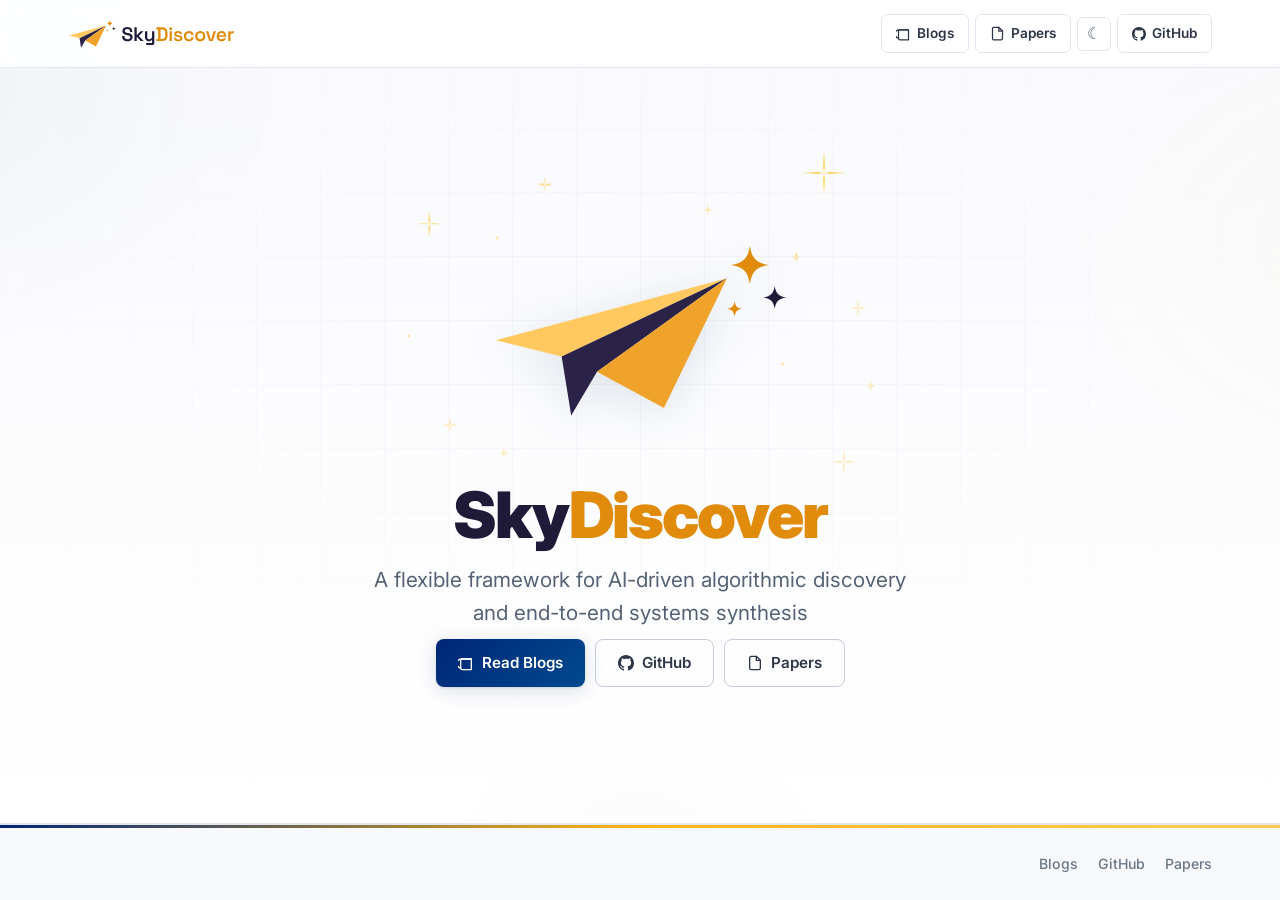
==== index.html @ fc20effb "SkyDiscover website Co-Authored-By: Claude Fable 5.1 <noreply@anthropic.com> Claude-Session: https:/" ====
<!DOCTYPE html>
<html lang="en">
<head>
<meta charset="UTF-8">
<meta name="viewport" content="width=device-width, initial-scale=1.0">
<title>SkyDiscover — AI-Driven Algorithmic Discovery and End-to-End Systems Synthesis | UC Berkeley Sky Lab</title>
<meta name="description" content="SkyDiscover is a flexible, modular framework for LLM-driven evolutionary search for AI-driven algorithmic discovery and end-to-end systems synthesis across 200+ real-world optimization tasks. From UC Berkeley Sky Lab.">
<meta name="keywords" content="SkyDiscover, AI discovery, evolutionary search, LLM optimization, AdaEvolve, EvoX, scientific discovery, UC Berkeley, Sky Lab">
<meta name="author" content="UC Berkeley Sky Lab">
<meta name="robots" content="index, follow">
<link rel="canonical" href="https://skydiscover-ai.github.io/">
<meta name="theme-color" content="#003262">
<link rel="icon" type="image/svg+xml" href="assets/logo-icon-light.svg">
<link rel="icon" type="image/png" sizes="256x256" href="assets/favicon.png">
<link rel="apple-touch-icon" href="assets/apple-touch-icon.png">
<meta property="og:title" content="SkyDiscover — AI-Driven Algorithmic Discovery and End-to-End Systems Synthesis">
<meta property="og:description" content="A flexible, modular framework for LLM-driven evolutionary search across 200+ real-world optimization tasks. From UC Berkeley Sky Lab.">
<meta property="og:image" content="https://skydiscover-ai.github.io/assets/blog/evolution_search.png">
<meta property="og:url" content="https://skydiscover-ai.github.io/">
<meta property="og:type" content="website">
<meta property="og:site_name" content="SkyDiscover">
<meta name="twitter:card" content="summary_large_image">
<meta name="twitter:title" content="SkyDiscover — AI-Driven Algorithmic Discovery and End-to-End Systems Synthesis">
<meta name="twitter:description" content="A flexible, modular framework for LLM-driven evolutionary search across 200+ real-world optimization tasks. From UC Berkeley Sky Lab.">
<meta name="twitter:image" content="https://skydiscover-ai.github.io/assets/blog/evolution_search.png">
<link rel="preconnect" href="https://fonts.googleapis.com">
<link rel="preconnect" href="https://fonts.gstatic.com" crossorigin>
<link href="https://fonts.googleapis.com/css2?family=Inter:wght@300;400;500;600;700;800;900&family=JetBrains+Mono:wght@400;500;600&display=swap" rel="stylesheet">
<link rel="stylesheet" href="style.css">
<script type="application/ld+json">
{
  "@context": "https://schema.org",
  "@type": "SoftwareApplication",
  "name": "SkyDiscover",
  "description": "A flexible, modular framework for AI-driven algorithmic discovery and end-to-end systems synthesis, using LLM-driven evolutionary search across 200+ real-world optimization tasks.",
  "url": "https://skydiscover-ai.github.io/",
  "applicationCategory": "DeveloperApplication",
  "operatingSystem": "Cross-platform",
  "offers": { "@type": "Offer", "price": "0", "priceCurrency": "USD" },
  "author": {
    "@type": "Organization",
    "name": "UC Berkeley Sky Lab",
    "url": "https://sky.cs.berkeley.edu/"
  },
  "codeRepository": "https://github.com/skydiscover-ai/skydiscover",
  "license": "https://opensource.org/licenses/Apache-2.0"
}
</script>
</head>
<body class="page-landing">

<nav class="nav" id="nav">
  <div class="nav-inner">
    <a href="/" class="nav-brand"><img src="assets/logo-lockup-light.svg" alt="SkyDiscover" class="logo-light"><img src="assets/logo-lockup-dark.svg" alt="" aria-hidden="true" class="logo-dark"></a>
    <div class="nav-actions">
      <a href="blogs.html" class="nav-btn">
        <svg viewBox="0 0 24 24" fill="none" stroke="currentColor" stroke-width="2" stroke-linecap="round" stroke-linejoin="round" style="width:15px;height:15px;" aria-hidden="true"><path d="M4 19.5A2.5 2.5 0 0 1 6.5 6H20"/><path d="M4 19.5A2.5 2.5 0 0 0 6.5 22H20V6H6.5A2.5 2.5 0 0 0 4 8.5v11z"/></svg>
        Blogs
      </a>
      <a href="papers.html" class="nav-btn">
        <svg viewBox="0 0 24 24" fill="none" stroke="currentColor" stroke-width="2" stroke-linecap="round" stroke-linejoin="round" style="width:15px;height:15px;" aria-hidden="true"><path d="M14 2H6a2 2 0 0 0-2 2v16a2 2 0 0 0 2 2h12a2 2 0 0 0 2-2V8z"/><polyline points="14 2 14 8 20 8"/></svg>
        Papers
      </a>
      <button class="theme-toggle" id="thm" aria-label="Toggle theme">&#9790;</button>
      <a href="https://github.com/skydiscover-ai/skydiscover" target="_blank" rel="noopener noreferrer" class="nav-btn">
        <svg viewBox="0 0 16 16" fill="currentColor" aria-hidden="true"><path d="M8 0C3.58 0 0 3.58 0 8c0 3.54 2.29 6.53 5.47 7.59.4.07.55-.17.55-.38 0-.19-.01-.82-.01-1.49-2.01.37-2.53-.49-2.69-.94-.09-.23-.48-.94-.82-1.13-.28-.15-.68-.52-.01-.53.63-.01 1.08.58 1.23.82.72 1.21 1.87.87 2.33.66.07-.52.28-.87.51-1.07-1.78-.2-3.64-.89-3.64-3.95 0-.87.31-1.59.82-2.15-.08-.2-.36-1.02.08-2.12 0 0 .67-.21 2.2.82.64-.18 1.32-.27 2-.27.68 0 1.36.09 2 .27 1.53-1.04 2.2-.82 2.2-.82.44 1.1.16 1.92.08 2.12.51.56.82 1.27.82 2.15 0 3.07-1.87 3.75-3.65 3.95.29.25.54.73.54 1.48 0 1.07-.01 1.93-.01 2.2 0 .21.15.46.55.38A8.013 8.013 0 0016 8c0-4.42-3.58-8-8-8z"/></svg>
        GitHub
      </a>
    </div>
    <button class="nav-hamburger" id="nav-open" aria-label="Open menu"><svg viewBox="0 0 24 24"><line x1="3" y1="6" x2="21" y2="6"/><line x1="3" y1="12" x2="21" y2="12"/><line x1="3" y1="18" x2="21" y2="18"/></svg></button>
  </div>
</nav>
<div class="nav-overlay" id="nav-overlay"></div>
<div class="nav-drawer" id="nav-drawer">
  <button class="nav-drawer-close" id="nav-close" aria-label="Close menu">&times;</button>
  <a href="blogs.html" class="nav-btn">Blogs</a>
  <a href="papers.html" class="nav-btn">Papers</a>
  <a href="https://github.com/skydiscover-ai/skydiscover" target="_blank" rel="noopener noreferrer" class="nav-btn">GitHub</a>
  <button class="theme-toggle" id="thm2" aria-label="Toggle theme">&#9790;</button>
</div>

<div class="landing-hero-wrap">
  <main class="landing">
    <div class="landing-hero">
      <div class="logo-constellation">
        <img src="assets/logo-icon-light.svg" alt="SkyDiscover logo" class="landing-logo logo-light">
        <img src="assets/logo-icon-dark.svg" alt="" aria-hidden="true" class="landing-logo logo-dark">
        <!-- Primary discovery star -->
        <span class="spark spark--hero" style="top:-8%;right:-4%"></span>
        <!-- Secondary stars -->
        <span class="spark spark--lg" style="top:10%;left:-12%"></span>
        <span class="spark spark--lg" style="bottom:5%;right:-10%"></span>
        <!-- Medium accents -->
        <span class="spark spark--md" style="top:-4%;left:22%"></span>
        <span class="spark spark--md" style="bottom:18%;left:-6%"></span>
        <span class="spark spark--md" style="top:40%;right:-14%"></span>
        <!-- Small scattered -->
        <span class="spark spark--sm" style="top:22%;right:4%"></span>
        <span class="spark spark--sm" style="bottom:32%;right:-18%"></span>
        <span class="spark spark--sm" style="top:5%;right:30%"></span>
        <span class="spark spark--sm" style="bottom:8%;left:10%"></span>
        <!-- Tiny dust -->
        <span class="spark spark--xs" style="top:50%;left:-18%"></span>
        <span class="spark spark--xs" style="bottom:40%;right:8%"></span>
        <span class="spark spark--xs" style="top:15%;left:8%"></span>
      </div>
      <h1 class="landing-title"><span class="brand-text">Sky<strong>Discover</strong></span></h1>
      <p class="landing-subtitle">A flexible framework for AI-driven algorithmic discovery and end-to-end systems synthesis</p>
      <div class="landing-actions">
        <a href="blogs.html" class="btn btn-primary">
          <svg viewBox="0 0 24 24" fill="none" stroke="currentColor" stroke-width="2" stroke-linecap="round" stroke-linejoin="round" style="width:16px;height:16px;" aria-hidden="true"><path d="M4 19.5A2.5 2.5 0 0 1 6.5 6H20"/><path d="M4 19.5A2.5 2.5 0 0 0 6.5 22H20V6H6.5A2.5 2.5 0 0 0 4 8.5v11z"/></svg>
          Read Blogs
        </a>
        <a href="https://github.com/skydiscover-ai/skydiscover" target="_blank" rel="noopener noreferrer" class="btn btn-outline">
          <svg viewBox="0 0 16 16" fill="currentColor" style="width:16px;height:16px;" aria-hidden="true"><path d="M8 0C3.58 0 0 3.58 0 8c0 3.54 2.29 6.53 5.47 7.59.4.07.55-.17.55-.38 0-.19-.01-.82-.01-1.49-2.01.37-2.53-.49-2.69-.94-.09-.23-.48-.94-.82-1.13-.28-.15-.68-.52-.01-.53.63-.01 1.08.58 1.23.82.72 1.21 1.87.87 2.33.66.07-.52.28-.87.51-1.07-1.78-.2-3.64-.89-3.64-3.95 0-.87.31-1.59.82-2.15-.08-.2-.36-1.02.08-2.12 0 0 .67-.21 2.2.82.64-.18 1.32-.27 2-.27.68 0 1.36.09 2 .27 1.53-1.04 2.2-.82 2.2-.82.44 1.1.16 1.92.08 2.12.51.56.82 1.27.82 2.15 0 3.07-1.87 3.75-3.65 3.95.29.25.54.73.54 1.48 0 1.07-.01 1.93-.01 2.2 0 .21.15.46.55.38A8.013 8.013 0 0016 8c0-4.42-3.58-8-8-8z"/></svg>
          GitHub
        </a>
        <a href="papers.html" class="btn btn-outline">
          <svg viewBox="0 0 24 24" fill="none" stroke="currentColor" stroke-width="2" stroke-linecap="round" stroke-linejoin="round" style="width:16px;height:16px;" aria-hidden="true"><path d="M14 2H6a2 2 0 0 0-2 2v16a2 2 0 0 0 2 2h12a2 2 0 0 0 2-2V8z"/><polyline points="14 2 14 8 20 8"/></svg>
          Papers
        </a>
      </div>
    </div>

  </main>
</div>

<footer class="footer">
  <div class="footer__bar"></div>
  <div class="footer__inner">
    <div class="footer__left"></div>
    <div class="footer__right">
      <a href="blogs.html">Blogs</a>
      <a href="https://github.com/skydiscover-ai/skydiscover" target="_blank">GitHub</a>
      <a href="papers.html">Papers</a>
    </div>
  </div>
</footer>

<script>
// Mobile nav drawer
(function(){
  var open=document.getElementById('nav-open'),close=document.getElementById('nav-close'),
      drawer=document.getElementById('nav-drawer'),overlay=document.getElementById('nav-overlay');
  function show(){drawer.classList.add('open');overlay.classList.add('open');document.body.style.overflow='hidden';}
  function hide(){drawer.classList.remove('open');overlay.classList.remove('open');document.body.style.overflow='';}
  if(open)open.addEventListener('click',show);
  if(close)close.addEventListener('click',hide);
  if(overlay)overlay.addEventListener('click',hide);
  drawer.querySelectorAll('a').forEach(function(a){a.addEventListener('click',hide);});
})();
(function() {
  var btn = document.getElementById('thm');
  var nav = document.getElementById('nav');
  var saved = localStorage.getItem('theme');
  if (saved) document.documentElement.setAttribute('data-theme', saved);
  function icon() {
    btn.innerHTML = document.documentElement.getAttribute('data-theme') === 'dark' ? '&#9788;' : '&#9790;';
  }
  icon();
  btn.addEventListener('click', function() {
    var next = document.documentElement.getAttribute('data-theme') === 'dark' ? 'light' : 'dark';
    document.documentElement.setAttribute('data-theme', next);
    localStorage.setItem('theme', next);
    icon();
  });
  var btn2=document.getElementById('thm2');
  if(btn2){btn2.innerHTML=btn.innerHTML;btn2.addEventListener('click',function(){btn.click();btn2.innerHTML=btn.innerHTML;});}

  // Nav scroll shadow
  window.addEventListener('scroll', function() {
    if (window.scrollY > 10) {
      nav.classList.add('nav--scrolled');
    } else {
      nav.classList.remove('nav--scrolled');
    }
  }, { passive: true });
})();
</script>
</body>
</html>
---- style.css ----
/* ═══════════════════════════════════════════════════════════
   SkyDiscover — UC Berkeley Sky Lab
   Professional, polished design system
   Berkeley Blue + California Gold + Modern accents
   ═══════════════════════════════════════════════════════════ */

*, *::before, *::after { margin: 0; padding: 0; box-sizing: border-box; }

:root {
  /* Berkeley Brand */
  --berkeley-blue:  #002676;
  --berkeley-deep:  #001a5c;
  --cal-gold:       #FDB515;
  --cal-gold-dark:  #C4820E;
  --cal-gold-light: #FECB52;

  /* Surfaces */
  --bg:          #ffffff;
  --bg-subtle:   #f8f9fc;
  --bg-muted:    #eef1f6;
  --bg-card:     #ffffff;
  --bg-code:     #f4f6fa;
  --bg-nav:      rgba(255, 255, 255, 0.92);

  /* Borders */
  --border:      #e2e6ee;
  --border-hover:#c5cbd8;

  /* Text */
  --text:        #0d1117;
  --text-2:      #2d3748;
  --text-3:      #556275;
  --text-muted:  #6b7688;

  /* Semantic */
  --accent:        #003262;
  --accent-hover:  #004a8f;
  --accent-soft:   rgba(0, 50, 98, 0.05);
  --accent-border: rgba(0, 50, 98, 0.12);
  --gold-soft:     rgba(253, 181, 21, 0.07);
  --gold-border:   rgba(253, 181, 21, 0.20);

  /* Palette */
  --blue:   #1d4ed8;
  --green:  #047857;
  --purple: #6d28d9;
  --red:    #b91c1c;
  --teal:   #0d9488;
  --indigo: #4338ca;

  /* Elevation */
  --shadow-xs:   0 1px 2px rgba(0,0,0,0.04);
  --shadow-sm:   0 1px 3px rgba(0,0,0,0.06), 0 1px 2px rgba(0,0,0,0.04);
  --shadow-md:   0 4px 16px rgba(0,0,0,0.08), 0 2px 4px rgba(0,0,0,0.04);
  --shadow-lg:   0 12px 32px rgba(0,0,0,0.10), 0 4px 8px rgba(0,0,0,0.05);
  --shadow-xl:   0 20px 48px rgba(0,0,0,0.12), 0 8px 16px rgba(0,0,0,0.06);
  --shadow-gold: 0 4px 20px rgba(253,181,21,0.18);
  --shadow-blue: 0 4px 20px rgba(0,50,98,0.15);

  /* Radii */
  --r-xs:  4px;
  --r-sm:  6px;
  --r-md:  10px;
  --r-lg:  14px;
  --r-xl:  20px;

  /* Layout */
  --max-w:     1200px;
  --content-w: 960px;
  --nav-h:     68px;

  /* Type */
  --sans: 'Inter', -apple-system, BlinkMacSystemFont, 'Segoe UI', system-ui, sans-serif;
  --mono: 'JetBrains Mono', 'SF Mono', 'Fira Code', monospace;

  color-scheme: light;
}

/* ── Dark Theme ─────────────────────────────────────────── */
[data-theme="dark"] {
  --bg:          #0a0f1e;
  --bg-subtle:   #0e1528;
  --bg-muted:    #141c32;
  --bg-card:     #111a2e;
  --bg-code:     #0f1726;
  --bg-nav:      rgba(10, 15, 30, 0.90);

  --border:      rgba(255,255,255,0.08);
  --border-hover:rgba(255,255,255,0.14);

  --text:        #f1f5f9;
  --text-2:      #c2cad8;
  --text-3:      #8494a7;
  --text-muted:  #7a8a9e;

  --accent:        #004AAE;
  --accent-hover:  #1a6ec7;
  --accent-soft:   rgba(0,74,174,0.10);
  --accent-border: rgba(0,74,174,0.20);
  --gold-soft:     rgba(255,195,27,0.08);
  --gold-border:   rgba(255,195,27,0.18);

  --blue:   #60a5fa;
  --green:  #34d399;
  --purple: #a78bfa;
  --red:    #f87171;
  --teal:   #2dd4bf;
  --indigo: #818cf8;

  --shadow-xs:   0 1px 2px rgba(0,0,0,0.2);
  --shadow-sm:   0 1px 3px rgba(0,0,0,0.3);
  --shadow-md:   0 4px 16px rgba(0,0,0,0.3);
  --shadow-lg:   0 12px 32px rgba(0,0,0,0.35);
  --shadow-xl:   0 20px 48px rgba(0,0,0,0.4);
  --shadow-gold: 0 4px 20px rgba(255,195,27,0.12);
  --shadow-blue: 0 4px 20px rgba(0,74,174,0.15);

  color-scheme: dark;
}

/* ── Base ───────────────────────────────────────────────── */
html {
  scroll-behavior: smooth;
  -webkit-font-smoothing: antialiased;
  -moz-osx-font-smoothing: grayscale;
}

body {
  font-family: var(--sans);
  background: var(--bg);
  color: var(--text);
  line-height: 1.72;
  overflow-x: hidden;
  transition: background 0.4s ease, color 0.4s ease;
  min-height: 100vh;
}

a { color: var(--accent); text-decoration: none; transition: color 0.2s; }
a:hover { color: var(--accent-hover); }
img { max-width: 100%; height: auto; display: block; }
::selection { background: rgba(0,50,98,0.14); }
[data-theme="dark"] ::selection { background: rgba(255,195,27,0.18); }

/* ── Progress Bar ───────────────────────────────────────── */
.progress-bar {
  position: fixed; top: 0; left: 0;
  height: 2px; width: 0%;
  background: linear-gradient(90deg, var(--berkeley-blue), var(--cal-gold));
  z-index: 200; pointer-events: none;
}
[data-theme="dark"] .progress-bar {
  background: linear-gradient(90deg, var(--cal-gold), var(--cal-gold-light));
}

/* ── Navigation ─────────────────────────────────────────── */
.nav {
  position: fixed; top: 0; left: 0; right: 0; z-index: 100;
  height: var(--nav-h);
  background: var(--bg-nav);
  backdrop-filter: blur(24px) saturate(1.8);
  -webkit-backdrop-filter: blur(24px) saturate(1.8);
  border-bottom: 1px solid var(--border);
  transition: background 0.4s, border-color 0.4s, box-shadow 0.4s;
}
.nav.nav--scrolled {
  box-shadow: 0 1px 12px rgba(0,0,0,0.06);
}
[data-theme="dark"] .nav.nav--scrolled {
  box-shadow: 0 1px 12px rgba(0,0,0,0.25);
}
.nav-inner {
  max-width: var(--max-w); margin: 0 auto;
  padding: 0 28px; height: 100%;
  display: flex; align-items: center; justify-content: space-between;
}

/* Brand */
.nav-brand {
  display: inline-flex; align-items: center; gap: 10px;
  color: var(--text); transition: opacity 0.2s;
  white-space: nowrap;
}
.nav-brand:hover { opacity: 0.85; color: var(--text); }
.nav-brand img {
  height: 30px; width: auto;
  object-fit: contain; flex-shrink: 0;
}
.brand-text {
  font-size: 1.35rem; font-weight: 700;
  letter-spacing: -0.02em;
  color: #1E1A38;
}
.brand-text strong {
  font-weight: 700; color: #E08B0B;
}
[data-theme="dark"] .brand-text { color: #F7F3E9; }
[data-theme="dark"] .brand-text strong { color: #F0A32B; }

/* Theme-aware logo variants (site toggles data-theme, so no media query) */
.logo-dark { display: none; }
[data-theme="dark"] .logo-light { display: none; }
[data-theme="dark"] .logo-dark { display: inline-block; }

/* Brand text inside headings */
h1 .brand-text, h2 .brand-text {
  font-size: inherit; font-weight: inherit;
  letter-spacing: inherit;
}
h1 .brand-text strong, h2 .brand-text strong {
  font-weight: inherit;
}

.nav-actions { display: flex; gap: 6px; align-items: center; }

.theme-toggle {
  width: 34px; height: 34px; border-radius: var(--r-sm);
  border: 1px solid var(--border); background: transparent;
  cursor: pointer; display: flex; align-items: center; justify-content: center;
  color: var(--text-3); font-size: 1rem; transition: all 0.2s;
}
.theme-toggle:hover {
  border-color: var(--cal-gold); color: var(--cal-gold); background: var(--gold-soft);
}

.nav-btn {
  display: inline-flex; align-items: center; gap: 6px;
  padding: 7px 14px; border-radius: var(--r-sm);
  font-size: 0.85rem; font-weight: 600; font-family: var(--sans);
  border: 1px solid var(--border); color: var(--text-2);
  background: transparent; transition: all 0.2s ease;
}
.nav-btn:hover {
  border-color: var(--accent); color: var(--accent); background: var(--accent-soft);
  transform: translateY(-1px);
}
.nav-btn svg { width: 14px; height: 14px; }

/* ── Hero (Blog/Papers) ────────────────────────────────── */
.hero {
  padding: calc(var(--nav-h) + 52px) 32px 44px;
  text-align: center;
  background: var(--bg);
  border-bottom: 1px solid var(--border);
  position: relative;
}
.page-blog .hero {
  background: linear-gradient(160deg, rgba(0,38,118,0.035) 0%, rgba(253,181,21,0.025) 60%, var(--bg) 100%);
  border-bottom: 1px solid var(--border);
}
[data-theme="dark"] .page-blog .hero {
  background: linear-gradient(160deg, rgba(0,74,174,0.12) 0%, rgba(255,195,27,0.04) 60%, var(--bg) 100%);
}
.hero-content {
  max-width: 820px; margin: 0 auto;
}

.hero-badge {
  display: inline-flex; align-items: center; gap: 5px;
  padding: 4px 12px; border-radius: 20px;
  font-size: 0.7rem; font-weight: 700;
  text-transform: uppercase; letter-spacing: 0.08em;
  background: rgba(0,38,118,0.06); color: #002676;
  border: 1px solid rgba(0,38,118,0.15);
  margin-bottom: 20px;
  text-decoration: none; transition: all 0.2s;
}
.hero-badge:hover {
  background: rgba(0,38,118,0.1); color: #002676;
}
[data-theme="dark"] .hero-badge {
  background: rgba(0,74,174,0.12); color: #004AAE;
  border-color: rgba(0,74,174,0.25);
}

.hero h1 {
  font-size: clamp(2.1rem, 4.8vw, 3rem);
  font-weight: 800; line-height: 1.12;
  letter-spacing: -0.03em;
  color: var(--text); margin-bottom: 18px;
  text-wrap: balance;
}

.hero-date {
  font-size: 1rem; color: var(--text-muted); font-weight: 400;
  margin-bottom: 0; letter-spacing: 0.01em;
}

.authors {
  display: flex; flex-wrap: wrap; gap: 2px 10px;
  justify-content: center; margin-top: 12px;
}
.author { font-size: 1.1rem; color: var(--text-3); white-space: nowrap; }
.author a { color: inherit; text-decoration: none; }
.author a:hover { color: #002676; text-decoration: underline; }
[data-theme="dark"] .author a:hover { color: var(--cal-gold); }
.author.lead { color: var(--text-3); font-weight: 400; font-size: 1.1rem; }
.author sup { font-size: 0.5em; color: var(--text-muted); margin-left: 1px; vertical-align: super; }
.affiliations {
  font-size: 1.05rem; color: var(--text-muted); margin-top: 6px;
  letter-spacing: 0.01em;
}

.hero-actions {
  display: flex; gap: 10px; justify-content: center;
  flex-wrap: wrap; margin-top: 22px;
}

/* ── Buttons ────────────────────────────────────────────── */
.btn {
  display: inline-flex; align-items: center; gap: 8px;
  padding: 10px 22px; border-radius: 8px;
  font-size: 0.95rem; font-weight: 600;
  font-family: var(--sans); cursor: pointer;
  border: none; transition: all 0.25s; text-decoration: none;
  position: relative; overflow: hidden;
}
.btn svg { width: 16px; height: 16px; flex-shrink: 0; }

.btn-primary {
  background: linear-gradient(135deg, var(--berkeley-blue) 0%, #004a8f 100%);
  color: #fff;
  box-shadow: var(--shadow-sm), var(--shadow-blue);
}
.btn-primary:hover {
  background: linear-gradient(135deg, #004a8f 0%, var(--berkeley-deep) 100%);
  color: #fff;
  transform: translateY(-2px);
  box-shadow: var(--shadow-md), 0 6px 24px rgba(0,50,98,0.2);
}
.btn-primary:active { transform: translateY(0); }
[data-theme="dark"] .btn-primary {
  background: linear-gradient(135deg, var(--cal-gold) 0%, #e5a300 100%);
  color: #0f172a;
  box-shadow: var(--shadow-sm), var(--shadow-gold);
}
[data-theme="dark"] .btn-primary:hover {
  background: linear-gradient(135deg, var(--cal-gold-light) 0%, var(--cal-gold) 100%);
  box-shadow: var(--shadow-md), 0 6px 24px rgba(255,195,27,0.25);
}

.btn-outline {
  background: transparent; color: var(--text-2);
  border: 1.5px solid var(--border-hover);
}
.btn-outline:hover {
  border-color: var(--accent); color: var(--accent);
  background: var(--accent-soft);
  transform: translateY(-2px); box-shadow: var(--shadow-sm);
}
.btn-outline:active { transform: translateY(0); box-shadow: none; }

.btn-ghost {
  background: transparent; color: var(--text-3);
  border: none; padding: 8px 16px;
}
.btn-ghost:hover {
  color: var(--accent); background: var(--accent-soft);
}

/* ── Article ────────────────────────────────────────────── */
.article {
  max-width: 860px;
  margin: 0 auto;
  padding: 48px 40px 100px;
  font-size: 1.0625rem;
  color: rgb(55, 53, 47);
}
[data-theme="dark"] .article { color: var(--text-2); }

.article h2 {
  margin-top: 2.4rem; margin-bottom: 12px;
  font-size: clamp(1.8rem, 3.2vw, 2.1rem); font-weight: 700;
  letter-spacing: -0.025em; color: #002676;
  line-height: 1.18;
  scroll-margin-top: 90px;
}
[data-theme="dark"] .article h2 { color: #004AAE; }

.article h3 {
  margin-top: 1.8rem; margin-bottom: 8px;
  font-size: 1.8rem; font-weight: 600;
  color: rgb(37, 36, 33); letter-spacing: -0.02em;
  line-height: 1.28;
  scroll-margin-top: 90px;
}
[data-theme="dark"] .article h3 { color: var(--text); }

/* Category headers */
.category-header {
  margin-top: 40px; margin-bottom: 10px;
  font-size: 1.4rem; font-weight: 700;
  letter-spacing: 0.02em;
  color: var(--text-muted);
  padding: 0 0 10px;
  border-bottom: 1px solid var(--border);
  display: flex; align-items: center; gap: 8px;
}
.category-header::before { display: none; }
[data-theme="dark"] .category-header { color: var(--text-3); }

.article p {
  line-height: 1.65; margin-top: 0.6em; margin-bottom: 0.6em;
  overflow-wrap: break-word;
}
[data-theme="dark"] .article p { color: var(--text-2); }
.article strong { color: inherit; font-weight: 600; }

.article ul, .article ol { padding-left: 1.7em; margin-block-start: 0.6em; margin-block-end: 0.6em; }
.article li {
  line-height: 1.65; margin-bottom: 4px;
  padding-left: 0.1em;
}
[data-theme="dark"] .article li { color: var(--text-2); }
.article li strong { color: inherit; }
.article li::marker { color: rgb(55, 53, 47); }
[data-theme="dark"] .article li::marker { color: var(--text-3); }

.article code {
  font-family: var(--mono); font-size: 85%;
  padding: 0.2em 0.4em; border-radius: 3px;
  background: rgba(135, 131, 120, 0.15); color: #eb5757;
  border: none; font-weight: 400;
}
[data-theme="dark"] .article code {
  background: rgba(255,255,255,0.08); color: #FF9080;
}
.code-block code, .code-toggle code {
  background: none; color: inherit;
  padding: 0; border-radius: 0; font-size: inherit;
}

.article a {
  text-decoration: underline;
  text-underline-offset: 3px;
  text-decoration-color: var(--border-hover);
}
.article a:hover { text-decoration-color: var(--accent); }

/* ── Callout ────────────────────────────────────────────── */
.callout {
  padding: 1rem 1.25rem;
  border-radius: 10px;
  margin: 1.5em 0;
  background: rgb(255, 253, 243);
  border: none;
  border-left: 4px solid rgba(220, 180, 40, 0.4);
  box-shadow: 0 1px 4px rgba(0, 0, 0, 0.03);
  transition: background 0.3s;
}
[data-theme="dark"] .callout {
  background: rgba(255, 195, 27, 0.13);
  border-left: 4px solid rgba(255, 195, 27, 0.35);
  box-shadow: 0 1px 4px rgba(0, 0, 0, 0.08);
}
.callout p { margin: 0; font-size: 1.0625rem; line-height: 1.65; color: rgb(30, 28, 25); }
[data-theme="dark"] .callout p { color: #e8d9a8; }
.callout p + p { margin-top: 0.5em; }
.callout ul { margin-block-start: 0.5em; margin-block-end: 0; padding-left: 1.7em; }
.callout li { font-size: 1.0625rem; line-height: 1.65; margin-bottom: 5px; color: rgb(30, 28, 25); }
[data-theme="dark"] .callout li { color: #e8d9a8; }
.callout strong { font-weight: 700; color: rgb(10, 9, 7); }
[data-theme="dark"] .callout strong { color: #FFC31B; }
/* flex-layout callouts: inner div resets so ul aligns with p text */
.callout > div > p + p { margin-top: 0.5em; }
.callout > div > ul { padding-left: 1.4em; }

.callout--blue {
  background: rgba(0, 124, 215, 0.094);
}
[data-theme="dark"] .callout--blue {
  background: rgba(96,165,250,0.1);
}
.callout--red {
  background: rgba(223, 22, 0, 0.094);
}
[data-theme="dark"] .callout--red {
  background: rgba(248,113,113,0.1);
}

/* ── Table of Contents Sidebar ──────────────────────────── */
.toc {
  display: none;
}
@media (min-width: 1340px) {
  .toc {
    display: block;
    position: fixed;
    top: 120px;
    left: calc(50% - 620px);
    width: 170px;
    z-index: 50;
    opacity: 0;
    pointer-events: none;
    transition: opacity 0.3s ease;
  }
  .toc.visible {
    opacity: 1;
    pointer-events: auto;
  }
  .toc ul {
    list-style: none;
    margin: 0;
    padding: 0;
    border-left: 1.5px solid var(--border);
  }
  .toc li {
    margin: 0;
  }
  .toc ul ul {
    border-left: none;
    padding: 0;
    margin: 0;
  }
  .toc ul ul a {
    padding-left: 24px;
    font-size: 0.72rem;
    font-weight: 400;
    opacity: 0.75;
  }
  .toc ul ul a:hover { opacity: 1; }
  .toc ul ul a.active { opacity: 1; }
  .toc a {
    display: block;
    padding: 5px 0 5px 14px;
    font-size: 0.78rem;
    font-weight: 450;
    color: var(--text-muted);
    text-decoration: none;
    line-height: 1.35;
    transition: color 0.15s, border-color 0.15s;
    border-left: 2px solid transparent;
    margin-left: -1.5px;
  }
  .toc a:hover {
    color: var(--text);
  }
  .toc a.active {
    color: #002676;
    font-weight: 600;
    border-left-color: #002676;
  }
  [data-theme="dark"] .toc a.active {
    color: #FDB515;
    border-left-color: #FDB515;
  }
  .page-blog .article {
    margin-left: calc(50% - 390px);
    margin-right: auto;
  }
}

/* ── Tags ───────────────────────────────────────────────── */
.tag {
  display: inline-block; padding: 3px 10px; border-radius: 5px;
  font-size: 0.76rem; font-weight: 700;
  text-transform: uppercase; letter-spacing: 0.05em;
}
.tag--accent  { background: var(--accent-soft); color: var(--accent); border: 1px solid var(--accent-border); }
.tag--blue    { background: rgba(29,78,216,0.06); color: var(--blue); border: 1px solid rgba(29,78,216,0.12); }
.tag--green   { background: rgba(4,120,87,0.06); color: var(--green); border: 1px solid rgba(4,120,87,0.12); }
.tag--purple  { background: rgba(109,40,217,0.06); color: var(--purple); border: 1px solid rgba(109,40,217,0.12); }
.tag--red     { background: rgba(185,28,28,0.06); color: var(--red); border: 1px solid rgba(185,28,28,0.12); }
.tag--gold    { background: var(--gold-soft); color: var(--cal-gold-dark); border: 1px solid var(--gold-border); }

[data-theme="dark"] .tag--accent { background: var(--gold-soft); color: var(--cal-gold); border-color: var(--gold-border); }
[data-theme="dark"] .tag--blue   { background: rgba(96,165,250,0.08); color: var(--blue); border-color: rgba(96,165,250,0.15); }
[data-theme="dark"] .tag--green  { background: rgba(52,211,153,0.08); color: var(--green); border-color: rgba(52,211,153,0.15); }
[data-theme="dark"] .tag--purple { background: rgba(167,139,250,0.08); color: var(--purple); border-color: rgba(167,139,250,0.15); }
[data-theme="dark"] .tag--red    { background: rgba(248,113,113,0.08); color: var(--red); border-color: rgba(248,113,113,0.15); }
[data-theme="dark"] .tag--gold   { color: var(--cal-gold); }

/* ── Figures ────────────────────────────────────────────── */
.figure {
  margin: 36px auto; border-radius: 8px;
  overflow: hidden; max-width: 75%;
}

.figure__img {
  display: flex; align-items: center; justify-content: center;
}
.figure__img img {
  border-radius: 6px; max-width: 100%; height: auto;
  box-shadow: 0 1px 6px rgba(0,0,0,0.06);
  border: 1px solid var(--border);
}
[data-theme="dark"] .figure__img img { box-shadow: 0 2px 8px rgba(0,0,0,0.22); }
.figure__img--flush { padding: 0; }
.figure__img--flush img { border-radius: 0; }

.figure__caption {
  font-size: 85%; color: var(--text-muted);
  text-align: center; padding: 8px 16px 0;
  line-height: 1.4; opacity: 0.7;
  max-width: 100%;
}
.figure__caption strong { font-weight: 600; }

/* Table figures */
.figure--table { max-width: 100%; }
.figure--table .figure__img img {
  border-radius: 4px; border: 1px solid var(--border);
  box-shadow: 0 2px 10px rgba(0,0,0,0.05);
}
[data-theme="dark"] .figure--table .figure__img img { box-shadow: 0 2px 10px rgba(0,0,0,0.2); }

/* Case study figures */
.cs-figure { max-width: 70%; margin: 16px auto; }
.cs-figure .figure__img img { max-width: 100%; height: auto; }

/* ── Case Studies ───────────────────────────────────────── */
.case-study {
  margin: 22px 0; padding: 24px;
  border-radius: var(--r-lg); border: 1px solid var(--border);
  background: var(--bg-card); box-shadow: var(--shadow-sm);
  transition: box-shadow 0.3s, transform 0.3s, border-color 0.3s;
}
.case-study:hover {
  box-shadow: var(--shadow-md);
  border-color: var(--border-hover);
  transform: translateY(-2px);
}
.case-study { font-size: 1.0625rem; color: rgb(55, 53, 47); line-height: 1.65; }
.case-study p { font-size: 1.0625rem; color: rgb(55, 53, 47); line-height: 1.65; margin-top: 0.6em; margin-bottom: 0.6em; }
[data-theme="dark"] .case-study { color: var(--text-2); }
[data-theme="dark"] .case-study p { color: var(--text-2); }
.case-study h3 { margin-top: 8px; margin-bottom: 10px; font-size: 1.35rem; }
details.case-study { cursor: default; }
details.case-study > summary {
  font-size: 1.35rem; font-weight: 600;
  color: rgb(37, 36, 33); letter-spacing: -0.015em;
  cursor: pointer; list-style: none;
  display: flex; align-items: center; gap: 10px;
  margin-bottom: 10px;
}
details.case-study > summary::-webkit-details-marker { display: none; }
details.case-study > summary::before {
  content: '';
  display: inline-block; width: 0; height: 0;
  border-left: 6px solid var(--cal-gold);
  border-top: 5px solid transparent;
  border-bottom: 5px solid transparent;
  transition: transform 0.2s; flex-shrink: 0;
}
details.case-study[open] > summary::before { transform: rotate(90deg); }
[data-theme="dark"] details.case-study > summary { color: var(--text); }

/* ── Paragraph Toggle (Problem/Result expand) ──────────── */
details.para-toggle {
  margin: 0.6em 0;
}
details.para-toggle summary {
  font-size: 1.0625rem; font-weight: 400; color: rgb(55, 53, 47); line-height: 1.65;
  cursor: pointer; list-style: none;
  display: block;
}
details.para-toggle summary::-webkit-details-marker { display: none; }
details.para-toggle summary::marker { content: ''; display: none; }
details.para-toggle summary > strong:first-child::before {
  content: '▶'; font-size: 0.55em; color: var(--cal-gold-dark);
  margin-right: 5px; vertical-align: 0.15em;
  display: inline-block; transition: transform 0.2s;
}
details.para-toggle[open] summary > strong:first-child::before {
  transform: rotate(90deg);
}
details.para-toggle p {
  font-size: 1.0625rem; color: rgb(55, 53, 47); line-height: 1.65;
  margin-top: 0.5em; margin-bottom: 0.5em;
}
[data-theme="dark"] details.para-toggle summary { color: var(--text-2); }
[data-theme="dark"] details.para-toggle p { color: var(--text-2); }
[data-theme="dark"] details.para-toggle summary > strong:first-child::before { color: var(--accent); }

.metric {
  display: inline-flex; align-items: baseline; gap: 10px;
  padding: 8px 14px; border-radius: var(--r-sm);
  background: rgba(4,120,87,0.05); border: 1px solid rgba(4,120,87,0.10);
  margin: 12px 0 6px;
}
[data-theme="dark"] .metric {
  background: rgba(52,211,153,0.06); border-color: rgba(52,211,153,0.12);
}
.metric__value {
  font-size: 1.15rem; font-weight: 700; color: var(--green);
  letter-spacing: -0.01em;
}
.metric__label { font-size: 0.85rem; color: var(--text-3); font-weight: 500; }

/* ── Code Block ─────────────────────────────────────────── */
.code-block {
  margin: 24px 0; border-radius: 8px;
  overflow: hidden; border: 1px solid var(--border);
  background: #F7F6F3; position: relative;
  box-shadow: none;
}
[data-theme="dark"] .code-block { background: var(--bg-code); }
.code-block::before {
  content: var(--code-label, 'python'); position: absolute; top: 0; right: 0;
  padding: 4px 12px; font-size: 0.58rem; font-weight: 700;
  font-family: var(--mono); color: var(--text-muted);
  text-transform: uppercase; letter-spacing: 0.07em;
  background: rgba(0,0,0,0.04); border-bottom-left-radius: 5px;
}
[data-theme="dark"] .code-block::before { background: rgba(255,255,255,0.05); }
.code-block pre {
  padding: 22px 24px; font-family: var(--mono);
  font-size: 0.87rem; line-height: 1.75;
  overflow-x: auto; color: var(--text-2);
}
.code-block .copy-btn {
  position: absolute; top: 0; left: 0;
  padding: 5px 14px; font-size: 0.6rem; font-weight: 700;
  font-family: var(--mono); color: var(--text-muted);
  background: var(--border); border: none; cursor: pointer;
  border-bottom-right-radius: var(--r-sm);
  transition: all 0.2s; letter-spacing: 0.06em;
}
.code-block .copy-btn:hover { color: var(--accent); background: var(--bg-muted); }
[data-theme="dark"] .code-block .copy-btn { background: rgba(255,255,255,0.06); }
.code-block .copy-btn.copied { color: var(--green); }

/* ── CTA ────────────────────────────────────────────────── */
.cta {
  margin: 48px auto 0; padding: 36px 32px;
  max-width: 720px;
  border-radius: var(--r-lg); text-align: center;
  background: var(--bg-subtle);
  border: 1px solid var(--border);
  border-top: 3px solid var(--cal-gold);
  position: relative; overflow: hidden;
  box-shadow: var(--shadow-sm);
}
.cta::before { display: none; }
[data-theme="dark"] .cta {
  background: var(--bg-card); border: 1px solid var(--border);
}
.cta h3 {
  font-size: 1.2rem; font-weight: 700;
  margin-bottom: 8px; color: var(--text); position: relative;
}
[data-theme="dark"] .cta h3 { color: var(--cal-gold); }
.cta p {
  font-size: 0.98rem; color: var(--text-2);
  margin-bottom: 16px; position: relative;
}
[data-theme="dark"] .cta p { color: var(--text-2); }
.cta .btn-primary {
  background: linear-gradient(135deg, var(--berkeley-blue), #004a8f);
  color: #fff; font-weight: 700; box-shadow: var(--shadow-sm);
}
.cta .btn-primary:hover {
  background: linear-gradient(135deg, #004a8f, var(--berkeley-deep));
  box-shadow: var(--shadow-md); transform: translateY(-1px);
}
[data-theme="dark"] .cta .btn-primary {
  background: linear-gradient(135deg, var(--cal-gold), #e5a300);
  color: #0f172a;
}

/* CTA List */
.cta-list {
  text-align: left; display: inline-block;
  list-style: none; padding-left: 0;
  font-size: 1.0rem; line-height: 1.8;
  margin-bottom: 18px;
}
.cta-list li {
  color: var(--text-2);
  margin-bottom: 5px; padding-left: 18px; position: relative;
}
.cta-list li::before {
  content: '\2022'; position: absolute; left: 0;
  color: var(--cal-gold-dark); font-weight: 700;
}
.cta-list li strong { color: var(--text); font-weight: 700; }
[data-theme="dark"] .cta-list li { color: var(--text-2); }
[data-theme="dark"] .cta-list li strong { color: var(--cal-gold); }

/* ── Collapsible Code Sections ──────────────────────────── */
details.code-toggle {
  margin: 16px 0; border-radius: var(--r-md);
  border: 1px solid var(--border); overflow: hidden;
  box-shadow: 0 1px 2px rgba(0,0,0,0.03);
}
details.code-toggle summary {
  padding: 12px 18px; cursor: pointer;
  font-size: 0.94rem; font-weight: 600; color: var(--text-2);
  background: var(--bg-subtle); user-select: none;
  display: flex; align-items: center; gap: 8px;
  transition: background 0.2s;
  list-style: none;
}
details.code-toggle summary::-webkit-details-marker { display: none; }
details.code-toggle summary::before {
  content: ''; display: inline-block;
  width: 0; height: 0;
  border-left: 5px solid var(--text-3); border-top: 4px solid transparent;
  border-bottom: 4px solid transparent;
  transition: transform 0.2s;
}
details.code-toggle[open] summary::before { transform: rotate(90deg); }
details.code-toggle summary:hover { background: var(--bg-muted); }
details.code-toggle .code-inner {
  padding: 0; border-top: 1px solid var(--border);
}
details.code-toggle pre {
  padding: 18px 20px; font-family: var(--mono);
  font-size: 0.86rem; line-height: 1.7;
  overflow-x: auto; color: var(--text-2);
  background: var(--bg-code); margin: 0;
  max-height: 500px;
}

/* ── Video ──────────────────────────────────────────────── */
.video-container {
  margin: 20px auto; border-radius: var(--r-lg);
  overflow: hidden; border: 1px solid var(--border);
  box-shadow: var(--shadow-md);
  max-width: 800px;
}
.video-container video {
  width: 100%; height: auto; display: block;
}

/* ── GIF Animation ──────────────────────────────────────── */
.gif-container {
  margin: 36px auto; border-radius: 8px;
  overflow: hidden; max-width: 75%;
}
.gif-container img {
  border-radius: 6px; max-width: 100%; height: auto; display: block;
  box-shadow: 0 1px 6px rgba(0,0,0,0.06);
  border: 1px solid var(--border);
}
[data-theme="dark"] .gif-container img { box-shadow: 0 2px 8px rgba(0,0,0,0.22); }
.gif-caption {
  font-size: 85%; color: var(--text-muted);
  text-align: center; padding: 8px 16px 0;
  line-height: 1.4; opacity: 0.7;
}

/* ── Acknowledgments ────────────────────────────────────── */
.acknowledgments {
  margin-top: 36px; font-size: 0.88rem;
  color: var(--text-muted); text-align: center; line-height: 1.6;
}

/* ── Footer ─────────────────────────────────────────────── */
.footer {
  border-top: 1px solid var(--border);
  background: var(--bg-subtle);
  transition: background 0.4s;
}
.footer__bar {
  width: 100%; height: 3px;
  background: linear-gradient(90deg, var(--berkeley-blue) 0%, var(--cal-gold) 50%, var(--cal-gold-light) 100%);
}
[data-theme="dark"] .footer__bar {
  background: linear-gradient(90deg, #1e3a5f 0%, var(--cal-gold) 50%, var(--cal-gold-light) 100%);
}
.footer__inner {
  max-width: var(--max-w); margin: 0 auto;
  padding: 24px 28px;
  display: flex; justify-content: space-between;
  align-items: center; flex-wrap: wrap; gap: 12px;
}
.footer__left { font-size: 0.88rem; color: var(--text-muted); }
.footer__left a { color: var(--text-muted); }
.footer__left a:hover { color: var(--accent); }
.footer__right { display: flex; gap: 20px; }
.footer__right a {
  font-size: 0.88rem; color: var(--text-muted); transition: color 0.2s;
  font-weight: 500;
}
.footer__right a:hover { color: var(--accent); }

/* ── Contact Section ────────────────────────────────────── */
.contact-section {
  max-width: 1040px;
  margin: 0 auto;
  padding: 48px 28px 56px;
  text-align: center;
}
.contact-heading {
  font-size: 1.6rem;
  font-weight: 800;
  color: var(--text);
  margin-bottom: 8px;
}
.contact-subtext {
  font-size: 0.95rem;
  color: var(--text-muted);
  margin-bottom: 28px;
}
.contact-emails {
  display: flex;
  flex-wrap: wrap;
  justify-content: center;
  gap: 12px;
}
.contact-card {
  display: inline-flex;
  align-items: center;
  white-space: nowrap;
  gap: 9px;
  padding: 12px 18px;
  border-radius: 12px;
  border: 1px solid var(--border);
  background: var(--bg-card);
  color: var(--text);
  font-size: 0.88rem;
  font-weight: 500;
  text-decoration: none;
  transition: border-color 0.2s, box-shadow 0.2s, transform 0.18s;
}
.contact-card svg {
  width: 18px;
  height: 18px;
  flex-shrink: 0;
  color: var(--accent, var(--berkeley-blue));
}
.contact-card:hover {
  border-color: var(--accent, var(--berkeley-blue));
  box-shadow: 0 4px 16px rgba(0,38,118,0.10);
  transform: translateY(-2px);
}
@media (max-width: 600px) {
  .contact-emails { flex-direction: column; align-items: center; }
  .contact-card { width: 100%; max-width: 320px; justify-content: center; }
}
/* Keep all contact cards on one line on desktop */
@media (min-width: 1100px) {
  .contact-emails { flex-wrap: nowrap; }
}

/* ── Scroll Reveal ──────────────────────────────────────── */
.reveal {
  opacity: 0; transform: translateY(18px);
  transition: opacity 0.5s ease, transform 0.5s ease;
}
.reveal.visible { opacity: 1; transform: translateY(0); }

.reveal-stagger > .reveal:nth-child(1) { transition-delay: 0s; }
.reveal-stagger > .reveal:nth-child(2) { transition-delay: 0.06s; }
.reveal-stagger > .reveal:nth-child(3) { transition-delay: 0.06s; }
.reveal-stagger > .reveal:nth-child(4) { transition-delay: 0.12s; }
.reveal-stagger > .reveal:nth-child(5) { transition-delay: 0.18s; }

/* ── Focus ──────────────────────────────────────────────── */
:focus-visible {
  outline: 2px solid var(--cal-gold);
  outline-offset: 2px;
  border-radius: 3px;
}
[data-theme="dark"] :focus-visible { outline-color: var(--cal-gold); }

/* ── Papers Page ───────────────────────────────────────── */
.papers-hero {
  padding: calc(var(--nav-h) + 48px) 24px 40px;
  text-align: center;
  background: linear-gradient(180deg, var(--bg-subtle) 0%, var(--bg) 100%);
  border-bottom: 1px solid var(--border);
}
.papers-hero h1 {
  font-size: clamp(1.7rem, 3.4vw, 2.25rem);
  font-weight: 800; letter-spacing: -0.03em;
  color: var(--text); margin-bottom: 6px;
}
.papers-hero h1::after {
  content: ''; display: block;
  width: 80px; height: 3px; margin: 12px auto 0;
  background: linear-gradient(90deg, var(--berkeley-blue), var(--cal-gold));
  border-radius: 2px;
}
[data-theme="dark"] .papers-hero h1::after {
  background: linear-gradient(90deg, var(--cal-gold), var(--cal-gold-light));
}
.papers-hero p { font-size: 1.04rem; color: var(--text-3); }

.papers-grid {
  max-width: var(--content-w);
  margin: 0 auto;
  padding: 24px 24px 48px;
  display: flex; flex-direction: column; gap: 20px;
}

.paper-card {
  display: flex; gap: 24px;
  padding: 28px; border-radius: var(--r-lg);
  border: 1px solid var(--border);
  background: var(--bg-card);
  box-shadow: var(--shadow-sm);
  transition: box-shadow 0.3s, border-color 0.3s, transform 0.3s;
  border-left: 3px solid var(--cal-gold);
}
.paper-card:hover {
  box-shadow: var(--shadow-md);
  border-color: var(--border-hover);
  border-left-color: var(--cal-gold);
  transform: translateY(-2px);
}

.paper-thumb {
  flex-shrink: 0; width: 340px; height: 260px;
  border-radius: var(--r-md); overflow: hidden;
  border: 1px solid var(--border);
  background: #fff;
  display: flex; align-items: center; justify-content: center;
  padding: 10px;
}
[data-theme="dark"] .paper-thumb { background: rgba(255,255,255,0.06); }
.paper-thumb img {
  width: 100%; height: 100%;
  object-fit: contain;
  border-radius: 4px;
}

.paper-body { flex: 1; min-width: 0; }
.paper-body h2 {
  font-size: 1.28rem; font-weight: 800;
  letter-spacing: -0.02em; color: var(--text);
  margin-bottom: 6px; line-height: 1.3;
}
.paper-authors {
  font-size: 0.9rem; color: var(--text-3);
  line-height: 1.5; margin-bottom: 10px;
}

.paper-abstract {
  margin: 10px 0 14px; border-radius: var(--r-sm);
  border: 1px solid var(--border); overflow: hidden;
}
.paper-abstract summary {
  padding: 8px 14px; cursor: pointer;
  font-size: 0.9rem; font-weight: 600; color: var(--text-2);
  background: var(--bg-subtle); user-select: none;
  display: flex; align-items: center; gap: 6px;
  list-style: none; transition: background 0.2s;
}
.paper-abstract summary::-webkit-details-marker { display: none; }
.paper-abstract summary::before {
  content: ''; display: inline-block;
  width: 0; height: 0;
  border-left: 5px solid var(--text-3);
  border-top: 4px solid transparent;
  border-bottom: 4px solid transparent;
  transition: transform 0.2s;
}
.paper-abstract[open] summary::before { transform: rotate(90deg); }
.paper-abstract summary:hover { background: var(--bg-muted); }
.paper-abstract .abstract-text {
  padding: 14px 18px; font-size: 0.92rem;
  color: var(--text-2); line-height: 1.7;
  border-top: 1px solid var(--border);
  max-height: 260px;
  overflow-y: auto;
}

.paper-actions { display: flex; gap: 10px; flex-wrap: wrap; }

/* ── Nav Active State ──────────────────────────────────── */
.nav-btn--active {
  border-color: var(--accent);
  color: var(--accent);
  background: var(--accent-soft);
  pointer-events: none;
}
.nav-btn--active.nav-btn--back {
  pointer-events: auto;
}
.nav-btn--active.nav-btn--back:hover {
  border-color: var(--accent-hover);
  color: var(--accent-hover);
  background: var(--accent-soft);
  transform: translateY(-1px);
}
[data-theme="dark"] .nav-btn--active {
  border-color: var(--cal-gold);
  color: var(--cal-gold);
  background: var(--gold-soft);
}

/* ══════════════════════════════════════════════════════════
   LANDING PAGE
   ══════════════════════════════════════════════════════════ */
.page-landing {
  background: var(--bg);
  display: flex;
  flex-direction: column;
  min-height: 100vh;
}
.page-landing .landing-hero-wrap {
  flex: 1;
  display: flex;
  align-items: center;
}

/* ── Hero Background Pattern ────────────────────────────── */
.landing-hero-wrap {
  position: relative;
  overflow: hidden;
  background: linear-gradient(180deg, var(--bg-subtle) 0%, var(--bg) 100%);
  border-bottom: 1px solid var(--border);
}
.landing-hero-wrap::before {
  content: '';
  position: absolute;
  top: -50%; left: -50%;
  width: 200%; height: 200%;
  background:
    radial-gradient(ellipse 600px 400px at 20% 30%, rgba(0,50,98,0.04) 0%, transparent 70%),
    radial-gradient(ellipse 500px 350px at 80% 40%, rgba(253,181,21,0.03) 0%, transparent 70%),
    radial-gradient(ellipse 300px 300px at 50% 80%, rgba(0,50,98,0.02) 0%, transparent 70%);
  pointer-events: none;
  animation: hero-drift 20s ease-in-out infinite alternate;
}
[data-theme="dark"] .landing-hero-wrap {
  background: linear-gradient(180deg, var(--bg-subtle) 0%, var(--bg) 100%);
}
[data-theme="dark"] .landing-hero-wrap::before {
  background:
    radial-gradient(ellipse 600px 400px at 20% 30%, rgba(0,74,174,0.06) 0%, transparent 70%),
    radial-gradient(ellipse 500px 350px at 80% 40%, rgba(255,195,27,0.04) 0%, transparent 70%),
    radial-gradient(ellipse 300px 300px at 50% 80%, rgba(0,74,174,0.03) 0%, transparent 70%);
}
@keyframes hero-drift {
  0% { transform: translate(0, 0); }
  100% { transform: translate(2%, 1%); }
}

/* Subtle grid pattern */
.landing-hero-wrap::after {
  content: '';
  position: absolute;
  inset: 0;
  background-image:
    linear-gradient(var(--border) 1px, transparent 1px),
    linear-gradient(90deg, var(--border) 1px, transparent 1px);
  background-size: 64px 64px;
  opacity: 0.3;
  pointer-events: none;
  mask-image: radial-gradient(ellipse 70% 60% at 50% 40%, black 20%, transparent 80%);
  -webkit-mask-image: radial-gradient(ellipse 70% 60% at 50% 40%, black 20%, transparent 80%);
}
[data-theme="dark"] .landing-hero-wrap::after { opacity: 0.15; }

.landing {
  max-width: 900px;
  margin: 0 auto;
  width: 100%;
  padding: calc(var(--nav-h) + 16px) 28px 24px;
  position: relative;
  z-index: 1;
}

.landing-hero {
  text-align: center;
  margin-bottom: 0;
}

.landing-logo {
  width: 300px; height: 188px;
  margin: 0 auto 12px;
  object-fit: contain;
  animation: landing-float 6s ease-in-out infinite;
  filter: drop-shadow(0 8px 24px rgba(0,50,98,0.12));
}
[data-theme="dark"] .landing-logo {
  filter: drop-shadow(0 8px 24px rgba(255,195,27,0.15));
}
@keyframes landing-float {
  0%, 100% { transform: translateY(0); }
  50% { transform: translateY(-8px); }
}

/* ── Logo sparkles ────────────────────────────────────── */
.logo-constellation {
  position: relative;
  width: 340px; max-width: 100%; height: 280px;
  margin: 0 auto 4px;
  display: flex;
  align-items: center; justify-content: center;
}
.logo-constellation .landing-logo {
  margin: 0;
  position: relative;
  z-index: 1;
}

.spark {
  position: absolute;
  pointer-events: none;
  z-index: 2;
  animation: twinkle var(--dur, 4s) ease-in-out infinite;
  animation-delay: var(--delay, 0s);
}

/* Cross rays */
.spark::before,
.spark::after {
  content: '';
  position: absolute;
  top: 50%; left: 50%;
  transform: translate(-50%, -50%);
  border-radius: 0.5px;
}
.spark::before {
  width: var(--ray, 18px); height: var(--thick, 1.2px);
  background: linear-gradient(90deg, transparent, var(--glow) 35%, var(--core) 50%, var(--glow) 65%, transparent);
}
.spark::after {
  width: var(--thick, 1.2px); height: var(--ray, 18px);
  background: linear-gradient(180deg, transparent, var(--glow) 35%, var(--core) 50%, var(--glow) 65%, transparent);
}

/* Shared glow colors */
.spark {
  --glow: rgba(253,195,50,0.65);
  --core: rgba(255,248,220,0.95);
  --thick: 1.2px;
}

/* ─ Hero star: the main discovery star ─ */
.spark--hero {
  --ray: 44px; --thick: 2px;
  --dur: 6s; --delay: 0s;
  --glow: rgba(253,200,50,0.75);
  --core: rgba(255,252,240,1);
}
/* Diagonal rays on the hero star */
.spark--hero-diag {
  position: absolute;
  pointer-events: none;
  z-index: 2;
}

/* ─ Large ─ */
.spark--lg {
  --ray: 26px; --thick: 1.4px; --dur: 5.2s; --delay: 1.4s;
}
/* ─ Medium ─ */
.spark--md {
  --ray: 16px; --dur: 4.2s; --delay: 0.8s;
}
/* ─ Small ─ */
.spark--sm {
  --ray: 10px; --dur: 3.6s;
}
.spark--sm:nth-child(odd)  { --delay: 0.4s; }
.spark--sm:nth-child(even) { --delay: 2.2s; }

/* ─ Tiny dust ─ */
.spark--xs {
  --ray: 5px; --dur: 3s;
}
.spark--xs:nth-child(3n)   { --delay: 1.6s; }
.spark--xs:nth-child(3n+1) { --delay: 0.2s; }
.spark--xs:nth-child(3n+2) { --delay: 2.8s; }

@keyframes twinkle {
  0%, 100% { opacity: 0.08; transform: scale(0.6); }
  40% { opacity: 1; transform: scale(1.05); }
  60% { opacity: 0.9; transform: scale(1); }
}

/* Dark mode — slightly brighter, cooler tone */
[data-theme="dark"] .spark {
  --glow: rgba(255,195,27,0.55);
  --core: rgba(255,250,230,0.92);
}
[data-theme="dark"] .spark--hero {
  --glow: rgba(255,195,27,0.7);
  --core: rgba(255,252,240,1);
}

.landing-title {
  font-size: clamp(2.8rem, 6.2vw, 4rem);
  font-weight: 900;
  letter-spacing: -0.035em;
  line-height: 1.08;
  margin-bottom: 14px;
}
.landing-title .brand-text {
  font-size: inherit;
  font-weight: inherit;
  letter-spacing: inherit;
}

.landing-subtitle {
  font-size: 1.3rem;
  color: var(--text-3);
  max-width: 540px;
  margin: 0 auto 10px;
  line-height: 1.6;
  font-weight: 400;
}

.landing-affiliation {
  font-size: 1.0rem;
  color: var(--text-muted);
  margin-bottom: 28px;
  font-weight: 500;
}
.landing-affiliation a {
  color: var(--text-muted);
  text-decoration: underline;
  text-underline-offset: 3px;
  text-decoration-color: var(--border-hover);
}
.landing-affiliation a:hover {
  color: var(--accent);
  text-decoration-color: var(--accent);
}

.landing-actions {
  display: flex;
  gap: 10px;
  justify-content: center;
  flex-wrap: wrap;
}

/* ── Stat Highlights ──────────────────────────────────── */
.landing-highlights {
  display: grid;
  grid-template-columns: repeat(3, 1fr);
  gap: 16px;
  margin-bottom: 48px;
}

.highlight-card {
  text-align: center;
  padding: 30px 20px;
  border-radius: var(--r-lg);
  border: 1px solid var(--border);
  background: var(--bg-card);
  box-shadow: var(--shadow-sm);
  transition: box-shadow 0.3s, border-color 0.3s, transform 0.3s;
  position: relative;
  overflow: hidden;
}
.highlight-card::before {
  content: '';
  position: absolute;
  top: 0; left: 0; right: 0;
  height: 3px;
  background: linear-gradient(90deg, var(--berkeley-blue), var(--cal-gold));
  transform: scaleX(0);
  transform-origin: left;
  transition: transform 0.4s cubic-bezier(0.4, 0, 0.2, 1);
}
[data-theme="dark"] .highlight-card::before {
  background: linear-gradient(90deg, var(--cal-gold), var(--cal-gold-light));
}
.highlight-card:hover::before { transform: scaleX(1); }
.highlight-card:hover {
  box-shadow: var(--shadow-lg);
  border-color: var(--border-hover);
  transform: translateY(-4px);
}

.highlight-card__value {
  display: block;
  font-size: 2.2rem;
  font-weight: 900;
  letter-spacing: -0.03em;
  background: linear-gradient(135deg, var(--berkeley-blue) 20%, var(--cal-gold-dark) 80%);
  -webkit-background-clip: text;
  -webkit-text-fill-color: transparent;
  background-clip: text;
  margin-bottom: 8px;
  line-height: 1;
}
[data-theme="dark"] .highlight-card__value {
  background: linear-gradient(135deg, var(--cal-gold) 20%, var(--cal-gold-light) 80%);
  -webkit-background-clip: text;
  background-clip: text;
}

.highlight-card__label {
  display: block;
  font-size: 0.84rem;
  color: var(--text-3);
  line-height: 1.4;
  font-weight: 500;
}

/* ── About Section ────────────────────────────────────── */
.landing-about {
  margin-bottom: 56px;
  text-align: center;
}
.landing-about p {
  font-size: 1.04rem;
  color: var(--text-2);
  line-height: 1.75;
  max-width: 680px;
  margin: 0 auto;
}

/* ── Feature Cards ────────────────────────────────────── */
.landing-features {
  display: grid;
  grid-template-columns: repeat(2, 1fr);
  gap: 16px;
  margin-bottom: 56px;
}

.feature-card {
  padding: 24px;
  border-radius: var(--r-lg);
  border: 1px solid var(--border);
  background: var(--bg-card);
  box-shadow: var(--shadow-xs);
  transition: box-shadow 0.3s, border-color 0.3s, transform 0.3s;
  position: relative;
}
.feature-card::after {
  content: '';
  position: absolute;
  bottom: 0; left: 16px; right: 16px;
  height: 2px;
  background: linear-gradient(90deg, var(--berkeley-blue), var(--cal-gold));
  border-radius: 2px;
  opacity: 0;
  transition: opacity 0.3s;
}
[data-theme="dark"] .feature-card::after {
  background: linear-gradient(90deg, var(--cal-gold), var(--cal-gold-light));
}
.feature-card:hover::after { opacity: 1; }
.feature-card:hover {
  box-shadow: var(--shadow-md);
  border-color: var(--border-hover);
  transform: translateY(-3px);
}

.feature-card__icon {
  width: 40px; height: 40px;
  border-radius: var(--r-md);
  display: flex; align-items: center; justify-content: center;
  margin-bottom: 14px;
  font-size: 1.3rem;
}
.feature-card__icon--blue {
  background: rgba(29,78,216,0.08);
  color: var(--blue);
}
[data-theme="dark"] .feature-card__icon--blue {
  background: rgba(96,165,250,0.1);
}
.feature-card__icon--gold {
  background: rgba(253,181,21,0.1);
  color: var(--cal-gold-dark);
}
[data-theme="dark"] .feature-card__icon--gold {
  color: var(--cal-gold);
}
.feature-card__icon--green {
  background: rgba(4,120,87,0.08);
  color: var(--green);
}
[data-theme="dark"] .feature-card__icon--green {
  background: rgba(52,211,153,0.1);
}
.feature-card__icon--purple {
  background: rgba(109,40,217,0.08);
  color: var(--purple);
}
[data-theme="dark"] .feature-card__icon--purple {
  background: rgba(167,139,250,0.1);
}

.feature-card__title {
  font-size: 0.95rem;
  font-weight: 700;
  color: var(--text);
  margin-bottom: 6px;
  letter-spacing: -0.01em;
}

.feature-card__desc {
  font-size: 0.88rem;
  color: var(--text-3);
  line-height: 1.55;
}

/* ── Team ─────────────────────────────────────────────── */
.landing-team {
  text-align: center;
  padding: 36px 0 0;
  border-top: 1px solid var(--border);
}

.landing-team__heading {
  font-size: 0.76rem;
  font-weight: 700;
  color: var(--text-muted);
  text-transform: uppercase;
  letter-spacing: 0.12em;
  margin-bottom: 20px;
  position: relative;
}
.landing-team__heading::after {
  content: '';
  display: block;
  width: 72px; height: 2px;
  margin: 10px auto 0;
  background: linear-gradient(90deg, var(--berkeley-blue), var(--cal-gold));
  border-radius: 2px;
}
[data-theme="dark"] .landing-team__heading::after {
  background: linear-gradient(90deg, var(--cal-gold), var(--cal-gold-light));
}

.landing-team__list {
  display: flex;
  flex-wrap: wrap;
  gap: 4px 16px;
  justify-content: center;
  margin-bottom: 12px;
}

.landing-author {
  font-size: 0.9rem;
  color: var(--text-3);
  white-space: nowrap;
}
.landing-author a {
  color: inherit;
  text-decoration: none;
  transition: color 0.2s;
}
.landing-author a:hover {
  color: var(--accent);
}

.landing-author--lead {
  color: var(--text);
  font-weight: 600;
}

.landing-team__note {
  font-size: 0.8rem;
  color: var(--text-muted);
}

/* ── Blog Page ────────────────────────────────────────── */
.page-blog .article h2 {
  padding-left: 0;
  border-bottom: none;
  position: static;
}
.page-blog .article h2::before {
  display: none;
}
.page-blog .article {
  padding-top: 40px;
}

/* ── Collapsible Category Sections ─────────────────────── */
details.category-toggle {
  margin: 12px 0 28px;
  border-radius: var(--r-lg);
  border: 1px solid var(--border);
  overflow: hidden;
  box-shadow: var(--shadow-sm);
}
details.category-toggle summary {
  padding: 16px 22px;
  cursor: pointer;
  font-size: 1rem;
  font-weight: 700;
  color: var(--text);
  background: var(--bg-subtle);
  user-select: none;
  display: flex;
  align-items: center;
  gap: 10px;
  list-style: none;
  transition: background 0.2s;
}
details.category-toggle summary::-webkit-details-marker { display: none; }
details.category-toggle summary::before {
  content: '';
  display: inline-block;
  width: 0; height: 0;
  border-left: 6px solid var(--cal-gold);
  border-top: 5px solid transparent;
  border-bottom: 5px solid transparent;
  transition: transform 0.2s;
  flex-shrink: 0;
}
details.category-toggle[open] summary::before { transform: rotate(90deg); }
details.category-toggle summary:hover { background: var(--bg-muted); }
details.category-toggle summary .category-toggle__count {
  font-size: 0.78rem;
  font-weight: 600;
  color: var(--text-muted);
  background: var(--bg-muted);
  padding: 2px 9px;
  border-radius: 50px;
  margin-left: auto;
}
details.category-toggle .category-toggle__body {
  padding: 8px 22px 22px;
  border-top: 1px solid var(--border);
}

/* ── Papers Page Enhancements ──────────────────────────── */
.page-papers .papers-grid {
  max-width: 1100px;
  gap: 20px;
}

.page-papers .paper-card {
  border-radius: 16px;
  overflow: hidden;
  position: relative;
  border-left: none;
  padding-top: 0;
}

.paper-card__accent {
  height: 3px;
  background: linear-gradient(90deg, var(--berkeley-blue), var(--cal-gold));
  border-radius: 16px 16px 0 0;
}
[data-theme="dark"] .paper-card__accent {
  background: linear-gradient(90deg, var(--cal-gold), var(--cal-gold-light));
}

.paper-card__inner {
  padding: 20px;
  display: flex;
  gap: 22px;
}

.page-papers .paper-card:hover {
  border-left: none;
  transform: translateY(-3px);
}

.paper-tag {
  display: inline-block;
  padding: 3px 10px;
  border-radius: 5px;
  font-size: 0.72rem;
  font-weight: 700;
  text-transform: uppercase;
  letter-spacing: 0.05em;
  background: var(--gold-soft);
  color: var(--cal-gold-dark);
  border: 1px solid var(--gold-border);
  margin-bottom: 8px;
}
[data-theme="dark"] .paper-tag {
  color: var(--cal-gold);
}

/* ── Tables ────────────────────────────────────────────────── */
.table-wrap {
  margin: 20px 0 28px;
  overflow-x: auto;
  border-radius: var(--r-md);
  border: 1px solid var(--border);
}
.table-wrap table {
  width: 100%;
  border-collapse: collapse;
  font-size: 0.92rem;
  line-height: 1.55;
}
.table-wrap th,
.table-wrap td {
  padding: 10px 16px;
  text-align: left;
  border-bottom: 1px solid var(--border);
}
.table-wrap th {
  font-weight: 700;
  font-size: 0.85rem;
  text-transform: uppercase;
  letter-spacing: 0.03em;
  color: var(--text-2);
  background: var(--bg-subtle);
}
.table-wrap td {
  color: var(--text);
}
.table-wrap tbody tr:last-child td {
  border-bottom: none;
}
.table-wrap tbody tr:first-child {
  background: var(--gold-soft);
}
.table-wrap tbody tr:nth-child(even):not(:first-child) {
  background: var(--bg-subtle);
}
.table-wrap--plain tbody tr:first-child {
  background: none;
}
.table-wrap--plain tbody tr:nth-child(even) {
  background: var(--bg-subtle);
}
.table-wrap tbody tr:hover {
  background: var(--accent-soft);
}
[data-theme="dark"] .table-wrap tbody tr:first-child {
  background: rgba(253, 181, 21, 0.08);
}
[data-theme="dark"] .table-wrap tbody tr:nth-child(even):not(:first-child) {
  background: rgba(255,255,255,0.04);
}
[data-theme="dark"] .table-wrap--plain tbody tr:first-child {
  background: none;
}
[data-theme="dark"] .table-wrap--plain tbody tr:nth-child(even) {
  background: rgba(255,255,255,0.04);
}
[data-theme="dark"] .table-wrap tbody tr:hover {
  background: rgba(255,255,255,0.05);
}

/* ── Side-by-Side Figures ─────────────────────────────────── */
.figure-pair {
  margin: 28px auto;
  max-width: 100%;
  border: 1px solid var(--border);
  border-radius: var(--r-lg);
  background: var(--bg-card);
  overflow: hidden;
  box-shadow: var(--shadow-sm);
}
.figure-pair__items {
  display: grid;
  grid-template-columns: 1fr 1fr;
  gap: 0;
}
.figure-pair__item {
  display: flex;
  align-items: center;
  justify-content: center;
  padding: 16px;
  background: #fff;
}
[data-theme="dark"] .figure-pair__item {
  background: rgba(255,255,255,0.04);
}
.figure-pair__item + .figure-pair__item {
  border-left: 1px solid var(--border);
}
.figure-pair__item img {
  width: 100%;
  height: auto;
  display: block;
  border-radius: 4px;
}
.figure-pair .figure__caption {
  padding: 12px 18px;
  border-top: 1px solid var(--border);
  font-size: 0.9rem;
  color: var(--text-3);
  line-height: 1.5;
  background: var(--bg-subtle);
}
@media (max-width: 768px) {
  .figure-pair__items {
    grid-template-columns: 1fr;
  }
  .figure-pair__item + .figure-pair__item {
    border-left: none;
    border-top: 1px solid var(--border);
  }
}

/* ── KaTeX Overrides ──────────────────────────────────────── */
.katex-display {
  margin: 24px 0;
  overflow-x: auto;
  overflow-y: hidden;
}
.katex { font-size: 1.15em; }

/* ── Blogs Page ───────────────────────────────────────────── */
.page-blogs .papers-grid {
  max-width: 900px;
  gap: 20px;
}

.page-blogs .paper-card {
  border-radius: 14px;
  overflow: hidden;
  position: relative;
  border-left: none;
  padding: 0;
}

.page-blogs .paper-card:hover {
  border-left: none;
  transform: translateY(-3px);
}

.page-blogs .paper-card__inner {
  padding: 18px;
  gap: 20px;
}

.page-blogs .paper-thumb {
  width: 280px;
  height: 210px;
  padding: 8px;
}

.blog-card-link {
  text-decoration: none;
  color: inherit;
  display: block;
}
.blog-card-link:hover { text-decoration: none; }
.blog-card-link:hover .blog-card-read {
  color: var(--accent-hover);
}

.page-blogs .paper-body h2 {
  font-size: 1.22rem;
  font-weight: 700;
  line-height: 1.35;
  margin-bottom: 10px;
}

.blog-card-date {
  font-size: 0.82rem;
  color: var(--text-muted);
  margin-bottom: 10px;
  font-weight: 500;
  letter-spacing: 0.01em;
}

.blog-card-summary {
  font-size: 0.93rem;
  color: var(--text-3);
  line-height: 1.65;
  margin: 0 0 14px;
}

.blog-card-new {
  display: inline-flex;
  align-items: center;
  gap: 5px;
  font-size: 0.7rem;
  font-weight: 600;
  letter-spacing: 0.03em;
  color: var(--cal-gold-dark);
  margin-left: 8px;
  vertical-align: middle;
}
.blog-card-new::before {
  content: '';
  width: 6px;
  height: 6px;
  border-radius: 50%;
  background: var(--cal-gold-dark);
  animation: pulse-dot 2s ease-in-out infinite;
}
@keyframes pulse-dot {
  0%, 100% { opacity: 1; box-shadow: 0 0 0 0 rgba(196, 130, 14, 0.4); }
  50% { opacity: 0.8; box-shadow: 0 0 0 4px rgba(196, 130, 14, 0); }
}
[data-theme="dark"] .blog-card-new {
  color: var(--cal-gold);
}
[data-theme="dark"] .blog-card-new::before {
  background: var(--cal-gold);
}

.blog-card-read {
  font-size: 0.88rem;
  font-weight: 600;
  color: var(--accent);
  transition: color 0.2s;
}
[data-theme="dark"] .blog-card-read {
  color: var(--cal-gold);
}
[data-theme="dark"] .blog-card-link:hover .blog-card-read {
  color: var(--cal-gold-light);
}

/* ── Responsive ─────────────────────────────────────────── */
/* ── Mobile Hamburger Nav ─────────────────────────────── */
.nav-hamburger {
  display: none;
  width: 36px; height: 36px;
  border: 1px solid var(--border); border-radius: var(--r-sm);
  background: transparent; cursor: pointer;
  align-items: center; justify-content: center;
  color: var(--text-2); font-size: 0;
  transition: all 0.2s;
  flex-shrink: 0;
}
.nav-hamburger:hover {
  border-color: var(--accent); color: var(--accent); background: var(--accent-soft);
}
.nav-hamburger svg { width: 18px; height: 18px; stroke: currentColor; fill: none; stroke-width: 2; stroke-linecap: round; stroke-linejoin: round; }

.nav-overlay {
  display: none;
  position: fixed; inset: 0; z-index: 99;
  background: rgba(0,0,0,0.3);
  backdrop-filter: blur(2px);
  -webkit-backdrop-filter: blur(2px);
  opacity: 0; transition: opacity 0.25s;
}
.nav-overlay.open { display: block; opacity: 1; }

.nav-drawer {
  display: none;
  position: fixed; top: 0; right: 0; z-index: 101;
  width: 260px; max-width: 80vw; height: 100vh;
  background: var(--bg); border-left: 1px solid var(--border);
  box-shadow: -4px 0 24px rgba(0,0,0,0.12);
  padding: 20px; flex-direction: column; gap: 8px;
  transform: translateX(100%); transition: transform 0.3s ease;
}
.nav-drawer.open { display: flex; transform: translateX(0); }
.nav-drawer .nav-btn {
  width: 100%; justify-content: flex-start;
  padding: 12px 16px; font-size: 0.95rem;
}
.nav-drawer .theme-toggle {
  width: 100%; justify-content: center;
  margin-top: 8px;
}
.nav-drawer-close {
  align-self: flex-end;
  width: 34px; height: 34px;
  border: 1px solid var(--border); border-radius: var(--r-sm);
  background: transparent; cursor: pointer;
  display: flex; align-items: center; justify-content: center;
  color: var(--text-3); font-size: 1.1rem;
  margin-bottom: 8px; transition: all 0.2s;
}
.nav-drawer-close:hover {
  border-color: var(--red); color: var(--red); background: rgba(185,28,28,0.05);
}

@media (max-width: 768px) {
  .hero { padding: calc(var(--nav-h) + 32px) 20px 36px; }
  .hero h1 { font-size: 1.8rem; }
  .article { padding: 36px 20px 56px; }
  .article h2 { margin-top: 40px; font-size: 1.8rem; }
  .case-study { padding: 20px; }
  .figure { max-width: 90%; }
  .figure--table { max-width: 100%; }
  .cs-figure { max-width: 90%; }
  .gif-container { max-width: 90%; }
  .cta { padding: 28px 20px; }
  .nav-inner { padding: 0 16px; }
  .brand-text { font-size: 1.2rem; }
  .nav-brand img { height: 32px; width: 32px; }
  .nav-actions { display: none; }
  .nav-hamburger { display: flex; }
  .paper-card { flex-direction: column; }
  .paper-card__inner { flex-direction: column; }
  .paper-thumb { width: 100%; height: 260px; }
  .papers-grid { padding: 16px 20px 40px; }
  .landing { padding: calc(var(--nav-h) + 16px) 20px 24px; }
  .landing-logo { width: 220px; height: 138px; }
  .landing-highlights { grid-template-columns: 1fr; gap: 14px; }
  .landing-features { grid-template-columns: 1fr; }
  .landing-team__list { gap: 3px 12px; }
}

@media (max-width: 480px) {
  .hero { padding: calc(var(--nav-h) + 24px) 16px 28px; }
  .hero h1 { font-size: 1.6rem; }
  .article { padding: 28px 16px 44px; }
  .article h2 { font-size: 1.65rem; }
  .authors { gap: 2px 8px; }
  .author { font-size: 0.84rem; }
  .hero-actions { flex-direction: column; align-items: stretch; }
  .btn { justify-content: center; }
  .footer__inner { flex-direction: column; text-align: center; }
  .figure__img { padding: 10px; }
  .landing { padding: calc(var(--nav-h) + 12px) 16px 20px; }
  .landing-logo { width: 190px; height: 119px; }
  .landing-actions { flex-direction: column; align-items: stretch; }
  .landing-author { font-size: 0.88rem; }
}

@media print {
  .nav, .progress-bar, .theme-toggle, .footer__bar { display: none; }
  .hero { padding-top: 20px; }
  .article { max-width: 100%; padding: 20px 0; }
  .reveal { opacity: 1 !important; transform: none !important; }
}

/* ── Paper tag row: project tag + product-line tag + NEW badge ── */
.paper-tags { display: flex; flex-wrap: wrap; align-items: center; gap: 6px; margin-bottom: 8px; }
.paper-tags .paper-tag { margin-bottom: 0; }
.paper-tag--line {
  background: var(--accent-soft);
  color: var(--berkeley-blue);
  border-color: var(--accent-border);
}
[data-theme="dark"] .paper-tag--line { color: var(--cal-gold-light); }
.paper-meta {
  font-size: 0.82rem; color: var(--text-muted);
  margin: 0 0 10px; font-variant-numeric: tabular-nums;
}
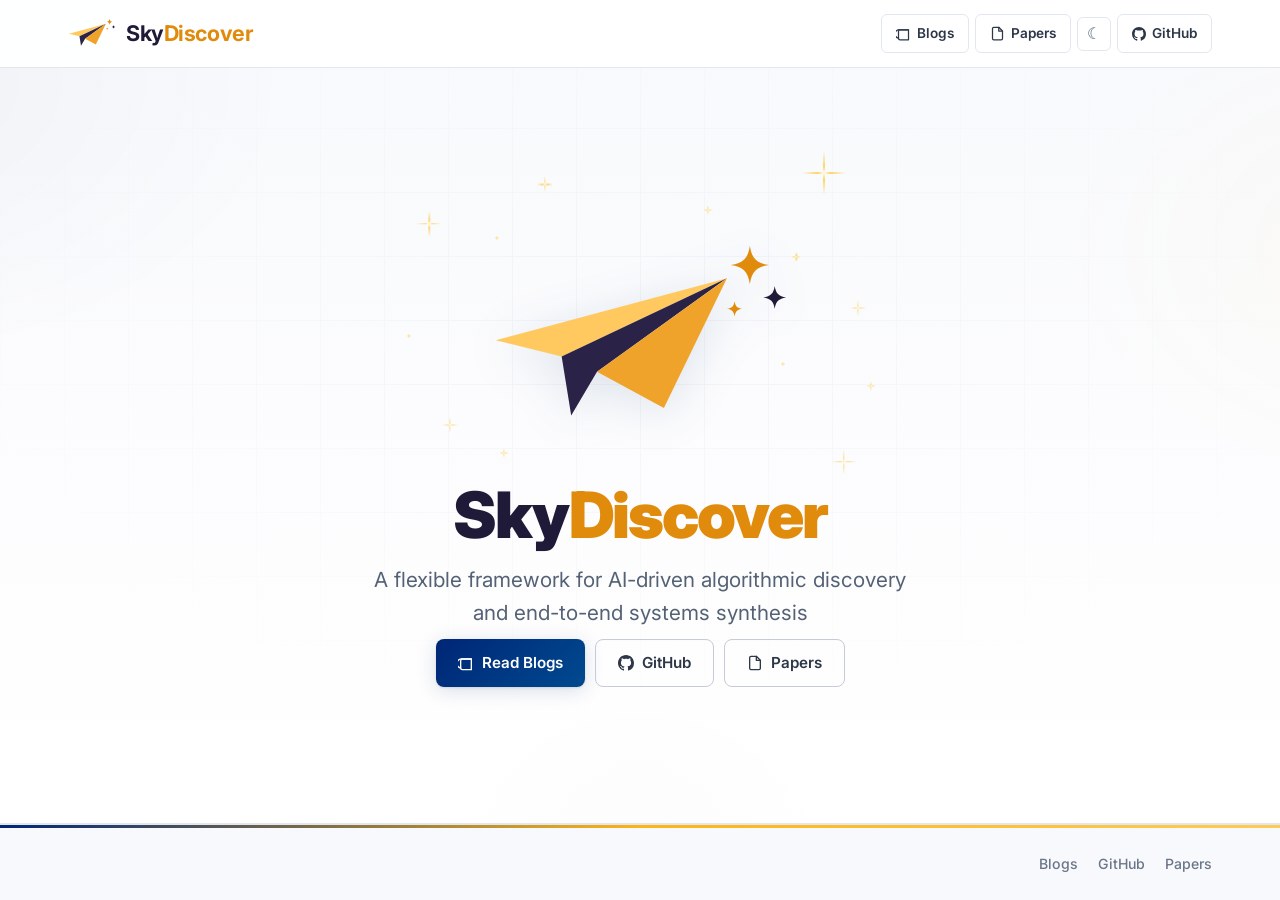
==== commit c0684e62: "Blog + nav polish: nav uses icon + Inter wordmark; Slack logo + GitHub icon in blog links; reorder h" ====
--- a/index.html
+++ b/index.html
@@ -51,7 +51,7 @@
 
 <nav class="nav" id="nav">
   <div class="nav-inner">
-    <a href="/" class="nav-brand"><img src="assets/logo-lockup-light.svg" alt="SkyDiscover" class="logo-light"><img src="assets/logo-lockup-dark.svg" alt="" aria-hidden="true" class="logo-dark"></a>
+    <a href="/" class="nav-brand"><img src="assets/logo-icon-light.svg" alt="" aria-hidden="true" class="logo-light nav-icon"><img src="assets/logo-icon-dark.svg" alt="" aria-hidden="true" class="logo-dark nav-icon"><span class="brand-text">Sky<strong>Discover</strong></span></a>
     <div class="nav-actions">
       <a href="blogs.html" class="nav-btn">
         <svg viewBox="0 0 24 24" fill="none" stroke="currentColor" stroke-width="2" stroke-linecap="round" stroke-linejoin="round" style="width:15px;height:15px;" aria-hidden="true"><path d="M4 19.5A2.5 2.5 0 0 1 6.5 6H20"/><path d="M4 19.5A2.5 2.5 0 0 0 6.5 22H20V6H6.5A2.5 2.5 0 0 0 4 8.5v11z"/></svg>
--- a/style.css
+++ b/style.css
@@ -572,7 +572,7 @@
 /* ── Figures ────────────────────────────────────────────── */
 .figure {
   margin: 36px auto; border-radius: 8px;
-  overflow: hidden; max-width: 75%;
+  overflow: hidden; max-width: 84%;
 }
 
 .figure__img {
@@ -825,7 +825,7 @@
 /* ── GIF Animation ──────────────────────────────────────── */
 .gif-container {
   margin: 36px auto; border-radius: 8px;
-  overflow: hidden; max-width: 75%;
+  overflow: hidden; max-width: 84%;
 }
 .gif-container img {
   border-radius: 6px; max-width: 100%; height: auto; display: block;
@@ -2008,3 +2008,6 @@
   font-size: 0.82rem; color: var(--text-muted);
   margin: 0 0 10px; font-variant-numeric: tabular-nums;
 }
+
+/* Consistent blog figure sizing: even vertical rhythm across varied aspect ratios */
+.figure__img img, .gif-container img { max-height: 440px; width: auto; margin-left: auto; margin-right: auto; }
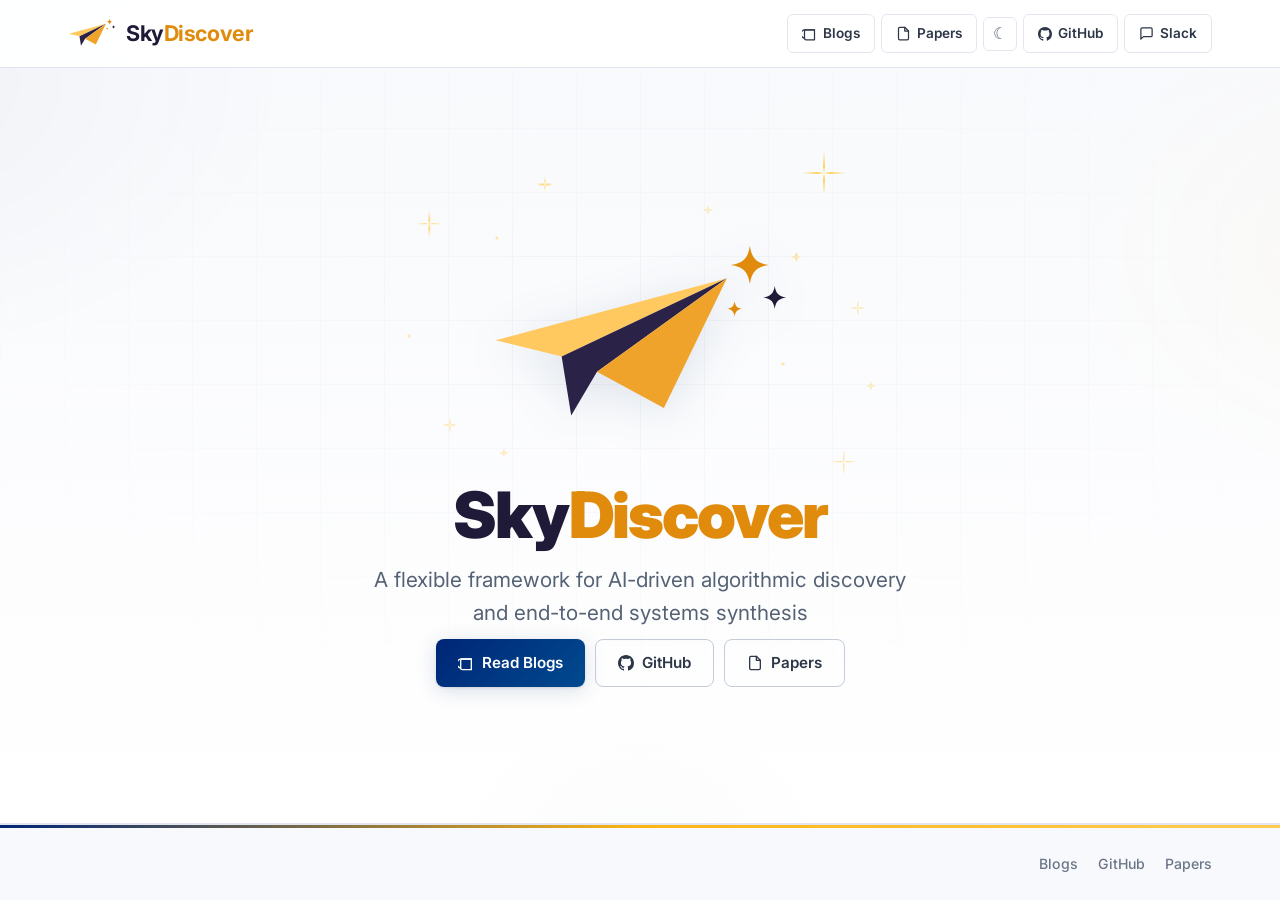
==== commit 72dbeccc: "Slack in the header next to GitHub; SkySynth post asides as toggles Slack link moves out of the SkyS" ====
--- a/index.html
+++ b/index.html
@@ -66,6 +66,10 @@
         <svg viewBox="0 0 16 16" fill="currentColor" aria-hidden="true"><path d="M8 0C3.58 0 0 3.58 0 8c0 3.54 2.29 6.53 5.47 7.59.4.07.55-.17.55-.38 0-.19-.01-.82-.01-1.49-2.01.37-2.53-.49-2.69-.94-.09-.23-.48-.94-.82-1.13-.28-.15-.68-.52-.01-.53.63-.01 1.08.58 1.23.82.72 1.21 1.87.87 2.33.66.07-.52.28-.87.51-1.07-1.78-.2-3.64-.89-3.64-3.95 0-.87.31-1.59.82-2.15-.08-.2-.36-1.02.08-2.12 0 0 .67-.21 2.2.82.64-.18 1.32-.27 2-.27.68 0 1.36.09 2 .27 1.53-1.04 2.2-.82 2.2-.82.44 1.1.16 1.92.08 2.12.51.56.82 1.27.82 2.15 0 3.07-1.87 3.75-3.65 3.95.29.25.54.73.54 1.48 0 1.07-.01 1.93-.01 2.2 0 .21.15.46.55.38A8.013 8.013 0 0016 8c0-4.42-3.58-8-8-8z"/></svg>
         GitHub
       </a>
+      <a href="https://join.slack.com/t/skydiscover/shared_invite/zt-495vwob7k-cVsJHhqUcCSZLMGEO5k_JQ" target="_blank" rel="noopener noreferrer" class="nav-btn">
+        <svg viewBox="0 0 24 24" fill="none" stroke="currentColor" stroke-width="2" stroke-linecap="round" stroke-linejoin="round" style="width:15px;height:15px;" aria-hidden="true"><path d="M21 15a2 2 0 0 1-2 2H7l-4 4V5a2 2 0 0 1 2-2h14a2 2 0 0 1 2 2z"/></svg>
+        Slack
+      </a>
     </div>
     <button class="nav-hamburger" id="nav-open" aria-label="Open menu"><svg viewBox="0 0 24 24"><line x1="3" y1="6" x2="21" y2="6"/><line x1="3" y1="12" x2="21" y2="12"/><line x1="3" y1="18" x2="21" y2="18"/></svg></button>
   </div>
@@ -76,6 +80,7 @@
   <a href="blogs.html" class="nav-btn">Blogs</a>
   <a href="papers.html" class="nav-btn">Papers</a>
   <a href="https://github.com/skydiscover-ai/skydiscover" target="_blank" rel="noopener noreferrer" class="nav-btn">GitHub</a>
+  <a href="https://join.slack.com/t/skydiscover/shared_invite/zt-495vwob7k-cVsJHhqUcCSZLMGEO5k_JQ" target="_blank" rel="noopener noreferrer" class="nav-btn">Slack</a>
   <button class="theme-toggle" id="thm2" aria-label="Toggle theme">&#9790;</button>
 </div>
 
--- a/style.css
+++ b/style.css
@@ -2011,3 +2011,31 @@
 
 /* Consistent blog figure sizing: even vertical rhythm across varied aspect ratios */
 .figure__img img, .gif-container img { max-height: 440px; width: auto; margin-left: auto; margin-right: auto; }
+
+/* Avoid single-word widow lines in callouts */
+.callout p { text-wrap: pretty; }
+
+/* ── Toggles (collapsible asides) ───────────────────────── */
+.toggle {
+  margin: 22px 0;
+  border: 1px solid var(--border);
+  border-left: 3px solid var(--accent);
+  border-radius: 10px;
+  background: var(--bg-subtle);
+}
+.toggle summary {
+  cursor: pointer; list-style: none;
+  padding: 14px 18px;
+  font-weight: 700; font-size: 1.02rem; color: var(--text);
+  display: flex; align-items: center; gap: 10px;
+}
+.toggle summary::-webkit-details-marker { display: none; }
+.toggle summary::before {
+  content: ""; width: 8px; height: 8px; flex-shrink: 0;
+  border-right: 2px solid var(--text-3); border-bottom: 2px solid var(--text-3);
+  transform: rotate(-45deg); transition: transform 0.2s; margin-left: 2px;
+}
+.toggle[open] summary::before { transform: rotate(45deg); }
+.toggle[open] summary { border-bottom: 1px solid var(--border); }
+.toggle__body { padding: 4px 18px 16px; }
+.toggle__body p { margin: 10px 0 0; font-size: 1.0125rem; line-height: 1.7; color: var(--text-2); }
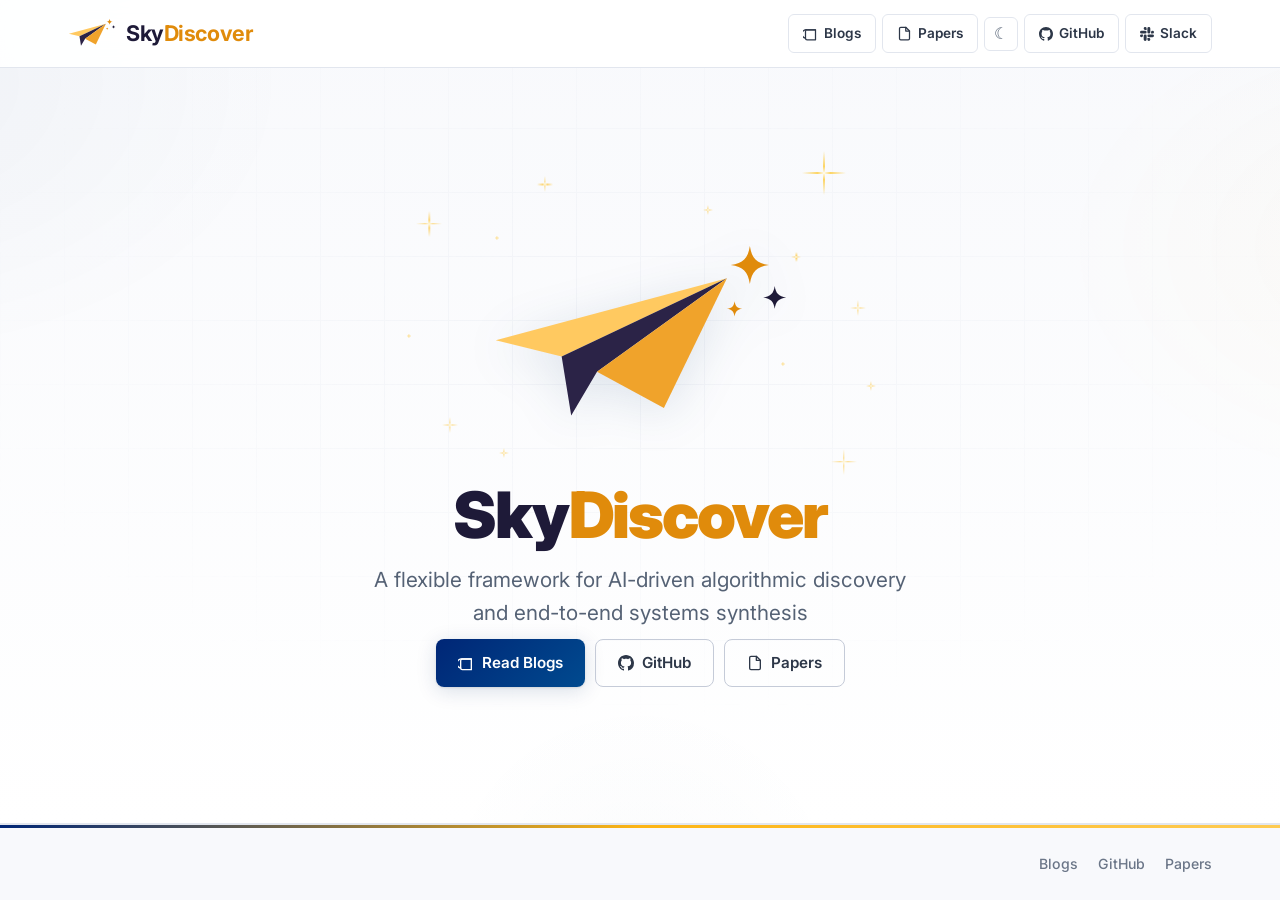
==== commit a04875b0: "nav: real Slack logo on the Slack button Co-Authored-By: Claude Fable 5.1 <noreply@anthropic.com> Cl" ====
--- a/index.html
+++ b/index.html
@@ -67,7 +67,7 @@
         GitHub
       </a>
       <a href="https://join.slack.com/t/skydiscover/shared_invite/zt-495vwob7k-cVsJHhqUcCSZLMGEO5k_JQ" target="_blank" rel="noopener noreferrer" class="nav-btn">
-        <svg viewBox="0 0 24 24" fill="none" stroke="currentColor" stroke-width="2" stroke-linecap="round" stroke-linejoin="round" style="width:15px;height:15px;" aria-hidden="true"><path d="M21 15a2 2 0 0 1-2 2H7l-4 4V5a2 2 0 0 1 2-2h14a2 2 0 0 1 2 2z"/></svg>
+        <svg viewBox="0 0 24 24" fill="currentColor" style="width:14px;height:14px;" aria-hidden="true"><path d="M5.042 15.165a2.528 2.528 0 0 1-2.52 2.523A2.528 2.528 0 0 1 0 15.165a2.527 2.527 0 0 1 2.522-2.52h2.52v2.52zm1.271 0a2.527 2.527 0 0 1 2.521-2.52 2.527 2.527 0 0 1 2.521 2.52v6.313A2.528 2.528 0 0 1 8.834 24a2.528 2.528 0 0 1-2.521-2.522v-6.313zM8.834 5.042a2.528 2.528 0 0 1-2.521-2.52A2.528 2.528 0 0 1 8.834 0a2.528 2.528 0 0 1 2.521 2.522v2.52H8.834zm0 1.271a2.528 2.528 0 0 1 2.521 2.521 2.528 2.528 0 0 1-2.521 2.521H2.522A2.528 2.528 0 0 1 0 8.834a2.528 2.528 0 0 1 2.522-2.521h6.312zm10.122 2.521a2.528 2.528 0 0 1 2.522-2.521A2.528 2.528 0 0 1 24 8.834a2.528 2.528 0 0 1-2.522 2.521h-2.522V8.834zm-1.268 0a2.528 2.528 0 0 1-2.523 2.521 2.527 2.527 0 0 1-2.52-2.521V2.522A2.527 2.527 0 0 1 15.165 0a2.528 2.528 0 0 1 2.523 2.522v6.312zm-2.523 10.122a2.528 2.528 0 0 1 2.523 2.522A2.528 2.528 0 0 1 15.165 24a2.527 2.527 0 0 1-2.52-2.522v-2.522h2.52zm0-1.268a2.527 2.527 0 0 1-2.52-2.523 2.526 2.526 0 0 1 2.52-2.52h6.313A2.527 2.527 0 0 1 24 15.165a2.528 2.528 0 0 1-2.522 2.523h-6.313z"/></svg>
         Slack
       </a>
     </div>
--- a/style.css
+++ b/style.css
@@ -2039,3 +2039,13 @@
 .toggle[open] summary { border-bottom: 1px solid var(--border); }
 .toggle__body { padding: 4px 18px 16px; }
 .toggle__body p { margin: 10px 0 0; font-size: 1.0125rem; line-height: 1.7; color: var(--text-2); }
+
+/* ── Breakout figures: wider than the text column ──────── */
+.article .figure--wide {
+  max-width: none;
+  width: min(940px, 92vw);
+  margin-left: calc((100% - min(940px, 92vw)) / 2);
+}
+@media (max-width: 900px) {
+  .article .figure--wide { width: 100%; margin-left: 0; }
+}
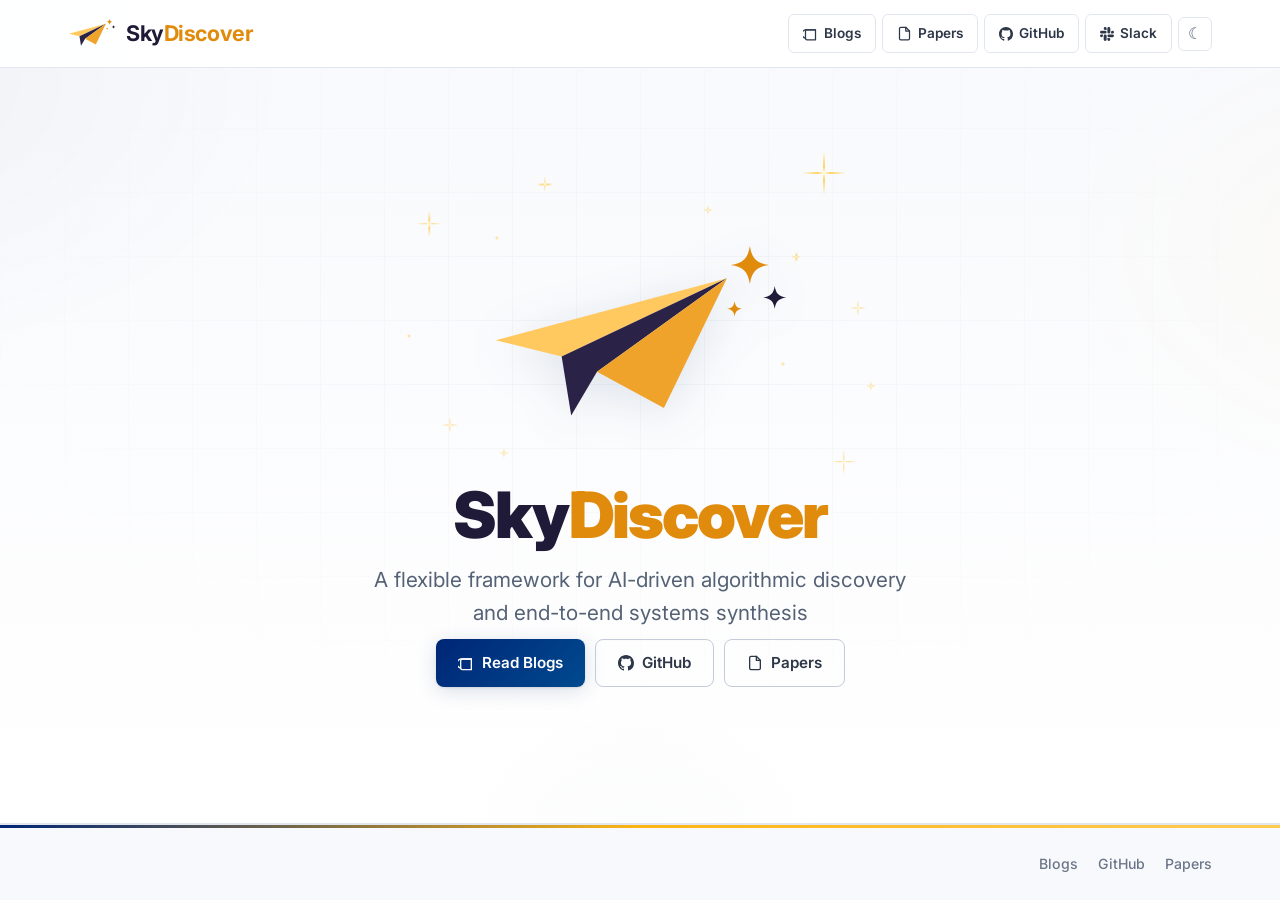
==== commit 2615bd64: "nav: move the light/dark toggle to the rightmost slot on all pages Co-Authored-By: Claude Fable 5 <n" ====
--- a/index.html
+++ b/index.html
@@ -61,7 +61,6 @@
         <svg viewBox="0 0 24 24" fill="none" stroke="currentColor" stroke-width="2" stroke-linecap="round" stroke-linejoin="round" style="width:15px;height:15px;" aria-hidden="true"><path d="M14 2H6a2 2 0 0 0-2 2v16a2 2 0 0 0 2 2h12a2 2 0 0 0 2-2V8z"/><polyline points="14 2 14 8 20 8"/></svg>
         Papers
       </a>
-      <button class="theme-toggle" id="thm" aria-label="Toggle theme">&#9790;</button>
       <a href="https://github.com/skydiscover-ai/skydiscover" target="_blank" rel="noopener noreferrer" class="nav-btn">
         <svg viewBox="0 0 16 16" fill="currentColor" aria-hidden="true"><path d="M8 0C3.58 0 0 3.58 0 8c0 3.54 2.29 6.53 5.47 7.59.4.07.55-.17.55-.38 0-.19-.01-.82-.01-1.49-2.01.37-2.53-.49-2.69-.94-.09-.23-.48-.94-.82-1.13-.28-.15-.68-.52-.01-.53.63-.01 1.08.58 1.23.82.72 1.21 1.87.87 2.33.66.07-.52.28-.87.51-1.07-1.78-.2-3.64-.89-3.64-3.95 0-.87.31-1.59.82-2.15-.08-.2-.36-1.02.08-2.12 0 0 .67-.21 2.2.82.64-.18 1.32-.27 2-.27.68 0 1.36.09 2 .27 1.53-1.04 2.2-.82 2.2-.82.44 1.1.16 1.92.08 2.12.51.56.82 1.27.82 2.15 0 3.07-1.87 3.75-3.65 3.95.29.25.54.73.54 1.48 0 1.07-.01 1.93-.01 2.2 0 .21.15.46.55.38A8.013 8.013 0 0016 8c0-4.42-3.58-8-8-8z"/></svg>
         GitHub
@@ -70,6 +69,7 @@
         <svg viewBox="0 0 24 24" fill="currentColor" style="width:14px;height:14px;" aria-hidden="true"><path d="M5.042 15.165a2.528 2.528 0 0 1-2.52 2.523A2.528 2.528 0 0 1 0 15.165a2.527 2.527 0 0 1 2.522-2.52h2.52v2.52zm1.271 0a2.527 2.527 0 0 1 2.521-2.52 2.527 2.527 0 0 1 2.521 2.52v6.313A2.528 2.528 0 0 1 8.834 24a2.528 2.528 0 0 1-2.521-2.522v-6.313zM8.834 5.042a2.528 2.528 0 0 1-2.521-2.52A2.528 2.528 0 0 1 8.834 0a2.528 2.528 0 0 1 2.521 2.522v2.52H8.834zm0 1.271a2.528 2.528 0 0 1 2.521 2.521 2.528 2.528 0 0 1-2.521 2.521H2.522A2.528 2.528 0 0 1 0 8.834a2.528 2.528 0 0 1 2.522-2.521h6.312zm10.122 2.521a2.528 2.528 0 0 1 2.522-2.521A2.528 2.528 0 0 1 24 8.834a2.528 2.528 0 0 1-2.522 2.521h-2.522V8.834zm-1.268 0a2.528 2.528 0 0 1-2.523 2.521 2.527 2.527 0 0 1-2.52-2.521V2.522A2.527 2.527 0 0 1 15.165 0a2.528 2.528 0 0 1 2.523 2.522v6.312zm-2.523 10.122a2.528 2.528 0 0 1 2.523 2.522A2.528 2.528 0 0 1 15.165 24a2.527 2.527 0 0 1-2.52-2.522v-2.522h2.52zm0-1.268a2.527 2.527 0 0 1-2.52-2.523 2.526 2.526 0 0 1 2.52-2.52h6.313A2.527 2.527 0 0 1 24 15.165a2.528 2.528 0 0 1-2.522 2.523h-6.313z"/></svg>
         Slack
       </a>
+      <button class="theme-toggle" id="thm" aria-label="Toggle theme">&#9790;</button>
     </div>
     <button class="nav-hamburger" id="nav-open" aria-label="Open menu"><svg viewBox="0 0 24 24"><line x1="3" y1="6" x2="21" y2="6"/><line x1="3" y1="12" x2="21" y2="12"/><line x1="3" y1="18" x2="21" y2="18"/></svg></button>
   </div>
--- a/style.css
+++ b/style.css
@@ -375,6 +375,14 @@
   scroll-margin-top: 90px;
 }
 [data-theme="dark"] .article h2 { color: #004AAE; }
+
+.article h4 {
+  margin-top: 1.6rem; margin-bottom: 6px;
+  font-size: 1.38rem; font-weight: 600;
+  color: rgb(37, 36, 33); letter-spacing: -0.015em;
+  line-height: 1.3;
+}
+[data-theme="dark"] .article h4 { color: var(--text); }
 
 .article h3 {
   margin-top: 1.8rem; margin-bottom: 8px;
@@ -1803,6 +1811,7 @@
 .page-blogs .paper-card__inner {
   padding: 18px;
   gap: 20px;
+  align-items: center;
 }
 
 .page-blogs .paper-thumb {
@@ -1871,6 +1880,37 @@
 }
 [data-theme="dark"] .blog-card-new::before {
   background: var(--cal-gold);
+}
+
+/* Conference / spotlight badges on blog cards */
+.conf-badge {
+  display: inline-block;
+  padding: 3px 10px;
+  border-radius: 5px;
+  font-size: 0.72rem;
+  font-weight: 700;
+  letter-spacing: 0.03em;
+  background: rgba(0, 50, 98, 0.08);
+  color: #003262;
+  border: 1px solid rgba(0, 50, 98, 0.2);
+}
+.conf-badge--spotlight {
+  background: var(--gold-soft);
+  color: var(--cal-gold-dark);
+  border-color: var(--gold-border);
+}
+.conf-badge__emoji {
+  vertical-align: middle;
+  font-size: 0.85em;
+  margin-right: 2px;
+}
+[data-theme="dark"] .conf-badge {
+  background: rgba(125, 170, 255, 0.12);
+  color: #9dc0ff;
+  border-color: rgba(125, 170, 255, 0.28);
+}
+[data-theme="dark"] .conf-badge--spotlight {
+  color: var(--cal-gold);
 }
 
 .blog-card-read {
@@ -2040,12 +2080,8 @@
 .toggle__body { padding: 4px 18px 16px; }
 .toggle__body p { margin: 10px 0 0; font-size: 1.0125rem; line-height: 1.7; color: var(--text-2); }
 
-/* ── Breakout figures: wider than the text column ──────── */
-.article .figure--wide {
-  max-width: none;
-  width: min(940px, 92vw);
-  margin-left: calc((100% - min(940px, 92vw)) / 2);
-}
-@media (max-width: 900px) {
-  .article .figure--wide { width: 100%; margin-left: 0; }
-}
+/* ── Post figures: fill the text column ────────────────── */
+.article .figure--wide { max-width: 100%; width: 100%; margin-left: 0; margin-right: 0; }
+
+/* Avoid single-word widow lines in figure captions */
+.figure__caption, .gif-caption { text-wrap: pretty; }
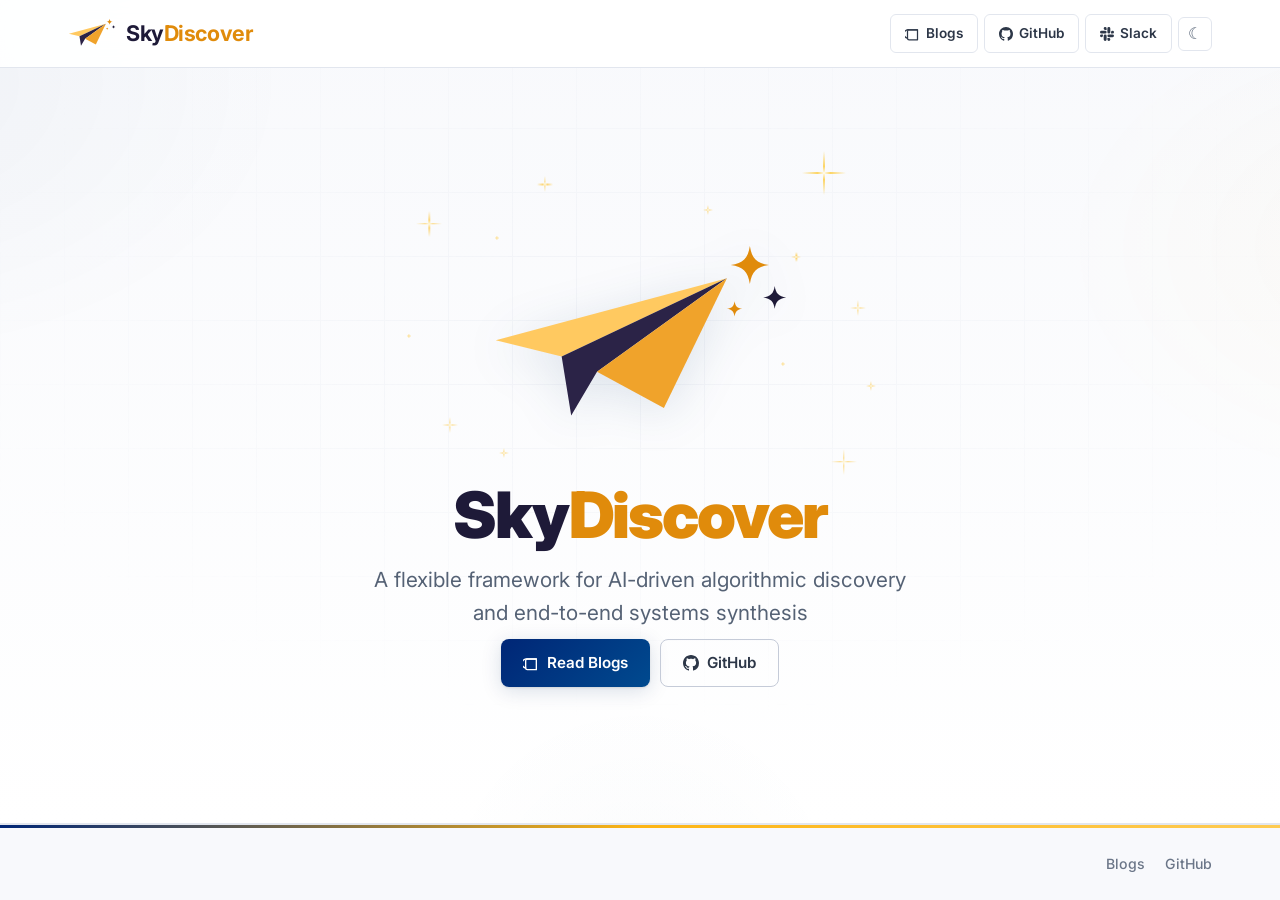
==== commit 6bf96218: "site: remove the Papers tab (nav, drawer, footer, homepage hero); papers.html kept unlinked Co-Autho" ====
--- a/index.html
+++ b/index.html
@@ -57,10 +57,6 @@
         <svg viewBox="0 0 24 24" fill="none" stroke="currentColor" stroke-width="2" stroke-linecap="round" stroke-linejoin="round" style="width:15px;height:15px;" aria-hidden="true"><path d="M4 19.5A2.5 2.5 0 0 1 6.5 6H20"/><path d="M4 19.5A2.5 2.5 0 0 0 6.5 22H20V6H6.5A2.5 2.5 0 0 0 4 8.5v11z"/></svg>
         Blogs
       </a>
-      <a href="papers.html" class="nav-btn">
-        <svg viewBox="0 0 24 24" fill="none" stroke="currentColor" stroke-width="2" stroke-linecap="round" stroke-linejoin="round" style="width:15px;height:15px;" aria-hidden="true"><path d="M14 2H6a2 2 0 0 0-2 2v16a2 2 0 0 0 2 2h12a2 2 0 0 0 2-2V8z"/><polyline points="14 2 14 8 20 8"/></svg>
-        Papers
-      </a>
       <a href="https://github.com/skydiscover-ai/skydiscover" target="_blank" rel="noopener noreferrer" class="nav-btn">
         <svg viewBox="0 0 16 16" fill="currentColor" aria-hidden="true"><path d="M8 0C3.58 0 0 3.58 0 8c0 3.54 2.29 6.53 5.47 7.59.4.07.55-.17.55-.38 0-.19-.01-.82-.01-1.49-2.01.37-2.53-.49-2.69-.94-.09-.23-.48-.94-.82-1.13-.28-.15-.68-.52-.01-.53.63-.01 1.08.58 1.23.82.72 1.21 1.87.87 2.33.66.07-.52.28-.87.51-1.07-1.78-.2-3.64-.89-3.64-3.95 0-.87.31-1.59.82-2.15-.08-.2-.36-1.02.08-2.12 0 0 .67-.21 2.2.82.64-.18 1.32-.27 2-.27.68 0 1.36.09 2 .27 1.53-1.04 2.2-.82 2.2-.82.44 1.1.16 1.92.08 2.12.51.56.82 1.27.82 2.15 0 3.07-1.87 3.75-3.65 3.95.29.25.54.73.54 1.48 0 1.07-.01 1.93-.01 2.2 0 .21.15.46.55.38A8.013 8.013 0 0016 8c0-4.42-3.58-8-8-8z"/></svg>
         GitHub
@@ -78,7 +74,6 @@
 <div class="nav-drawer" id="nav-drawer">
   <button class="nav-drawer-close" id="nav-close" aria-label="Close menu">&times;</button>
   <a href="blogs.html" class="nav-btn">Blogs</a>
-  <a href="papers.html" class="nav-btn">Papers</a>
   <a href="https://github.com/skydiscover-ai/skydiscover" target="_blank" rel="noopener noreferrer" class="nav-btn">GitHub</a>
   <a href="https://join.slack.com/t/skydiscover/shared_invite/zt-495vwob7k-cVsJHhqUcCSZLMGEO5k_JQ" target="_blank" rel="noopener noreferrer" class="nav-btn">Slack</a>
   <button class="theme-toggle" id="thm2" aria-label="Toggle theme">&#9790;</button>
@@ -120,10 +115,6 @@
           <svg viewBox="0 0 16 16" fill="currentColor" style="width:16px;height:16px;" aria-hidden="true"><path d="M8 0C3.58 0 0 3.58 0 8c0 3.54 2.29 6.53 5.47 7.59.4.07.55-.17.55-.38 0-.19-.01-.82-.01-1.49-2.01.37-2.53-.49-2.69-.94-.09-.23-.48-.94-.82-1.13-.28-.15-.68-.52-.01-.53.63-.01 1.08.58 1.23.82.72 1.21 1.87.87 2.33.66.07-.52.28-.87.51-1.07-1.78-.2-3.64-.89-3.64-3.95 0-.87.31-1.59.82-2.15-.08-.2-.36-1.02.08-2.12 0 0 .67-.21 2.2.82.64-.18 1.32-.27 2-.27.68 0 1.36.09 2 .27 1.53-1.04 2.2-.82 2.2-.82.44 1.1.16 1.92.08 2.12.51.56.82 1.27.82 2.15 0 3.07-1.87 3.75-3.65 3.95.29.25.54.73.54 1.48 0 1.07-.01 1.93-.01 2.2 0 .21.15.46.55.38A8.013 8.013 0 0016 8c0-4.42-3.58-8-8-8z"/></svg>
           GitHub
         </a>
-        <a href="papers.html" class="btn btn-outline">
-          <svg viewBox="0 0 24 24" fill="none" stroke="currentColor" stroke-width="2" stroke-linecap="round" stroke-linejoin="round" style="width:16px;height:16px;" aria-hidden="true"><path d="M14 2H6a2 2 0 0 0-2 2v16a2 2 0 0 0 2 2h12a2 2 0 0 0 2-2V8z"/><polyline points="14 2 14 8 20 8"/></svg>
-          Papers
-        </a>
       </div>
     </div>
 
@@ -137,7 +128,6 @@
     <div class="footer__right">
       <a href="blogs.html">Blogs</a>
       <a href="https://github.com/skydiscover-ai/skydiscover" target="_blank">GitHub</a>
-      <a href="papers.html">Papers</a>
     </div>
   </div>
 </footer>
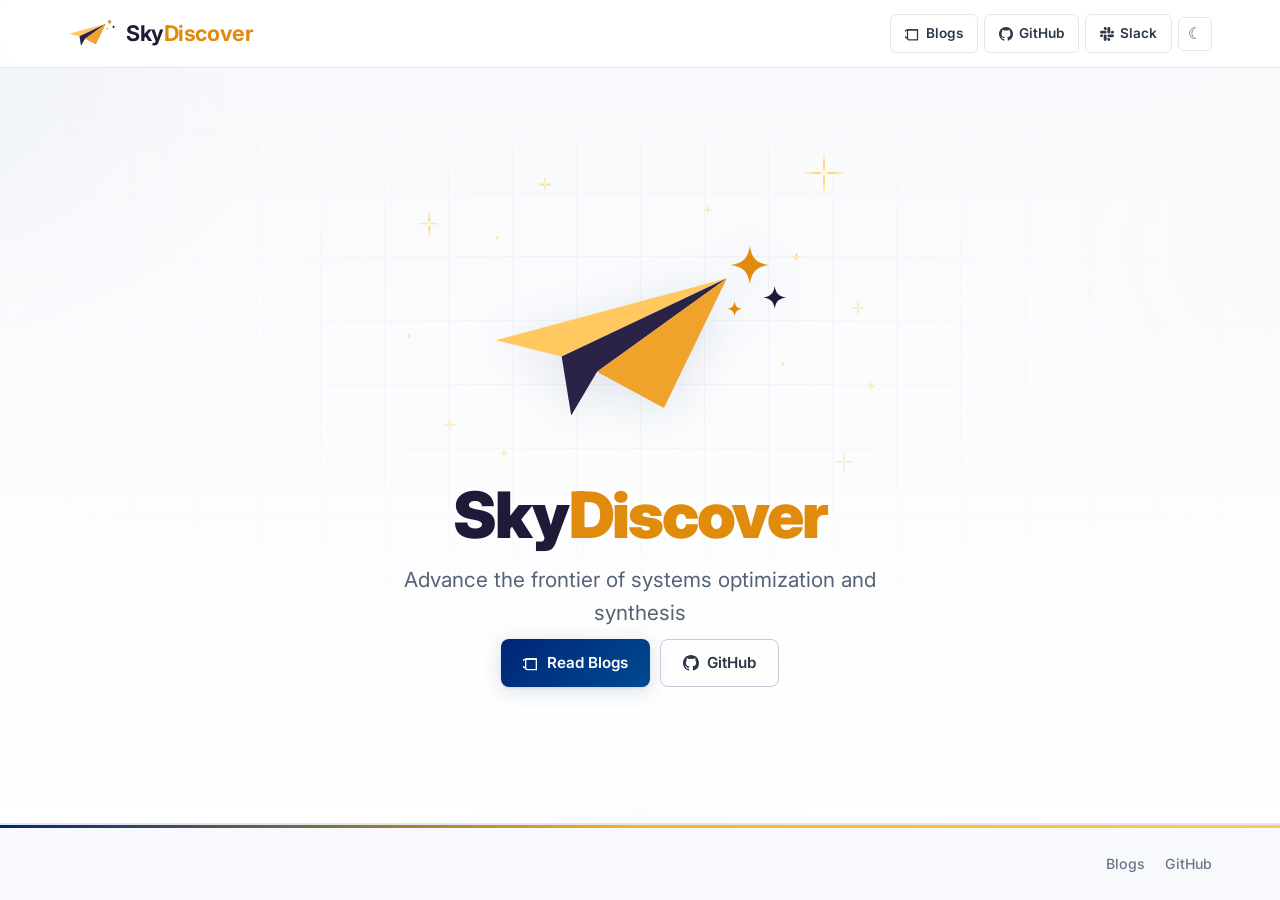
==== commit 6b8fa69a: "Replace landing tagline with the SkyDiscover mission statement Co-authored-by: Cursor <cursoragent@c" ====
--- a/index.html
+++ b/index.html
@@ -105,7 +105,7 @@
         <span class="spark spark--xs" style="top:15%;left:8%"></span>
       </div>
       <h1 class="landing-title"><span class="brand-text">Sky<strong>Discover</strong></span></h1>
-      <p class="landing-subtitle">A flexible framework for AI-driven algorithmic discovery and end-to-end systems synthesis</p>
+      <p class="landing-subtitle">Advance the frontier of systems optimization and synthesis</p>
       <div class="landing-actions">
         <a href="blogs.html" class="btn btn-primary">
           <svg viewBox="0 0 24 24" fill="none" stroke="currentColor" stroke-width="2" stroke-linecap="round" stroke-linejoin="round" style="width:16px;height:16px;" aria-hidden="true"><path d="M4 19.5A2.5 2.5 0 0 1 6.5 6H20"/><path d="M4 19.5A2.5 2.5 0 0 0 6.5 22H20V6H6.5A2.5 2.5 0 0 0 4 8.5v11z"/></svg>
@@ -148,7 +148,8 @@
   var btn = document.getElementById('thm');
   var nav = document.getElementById('nav');
   var saved = localStorage.getItem('theme');
-  if (saved) document.documentElement.setAttribute('data-theme', saved);
+  if (saved) { document.documentElement.setAttribute('data-theme', saved); }
+  else if (window.matchMedia && window.matchMedia('(prefers-color-scheme: dark)').matches) { document.documentElement.setAttribute('data-theme', 'dark'); }
   function icon() {
     btn.innerHTML = document.documentElement.getAttribute('data-theme') === 'dark' ? '&#9788;' : '&#9790;';
   }
--- a/style.css
+++ b/style.css
@@ -137,6 +137,9 @@
 
 a { color: var(--accent); text-decoration: none; transition: color 0.2s; }
 a:hover { color: var(--accent-hover); }
+/* Dark mode: the blue links are hard to read on the dark background, so use the brand gold. */
+[data-theme="dark"] a { color: var(--cal-gold); }
+[data-theme="dark"] a:hover { color: var(--cal-gold-light); }
 img { max-width: 100%; height: auto; display: block; }
 ::selection { background: rgba(0,50,98,0.14); }
 [data-theme="dark"] ::selection { background: rgba(255,195,27,0.18); }
